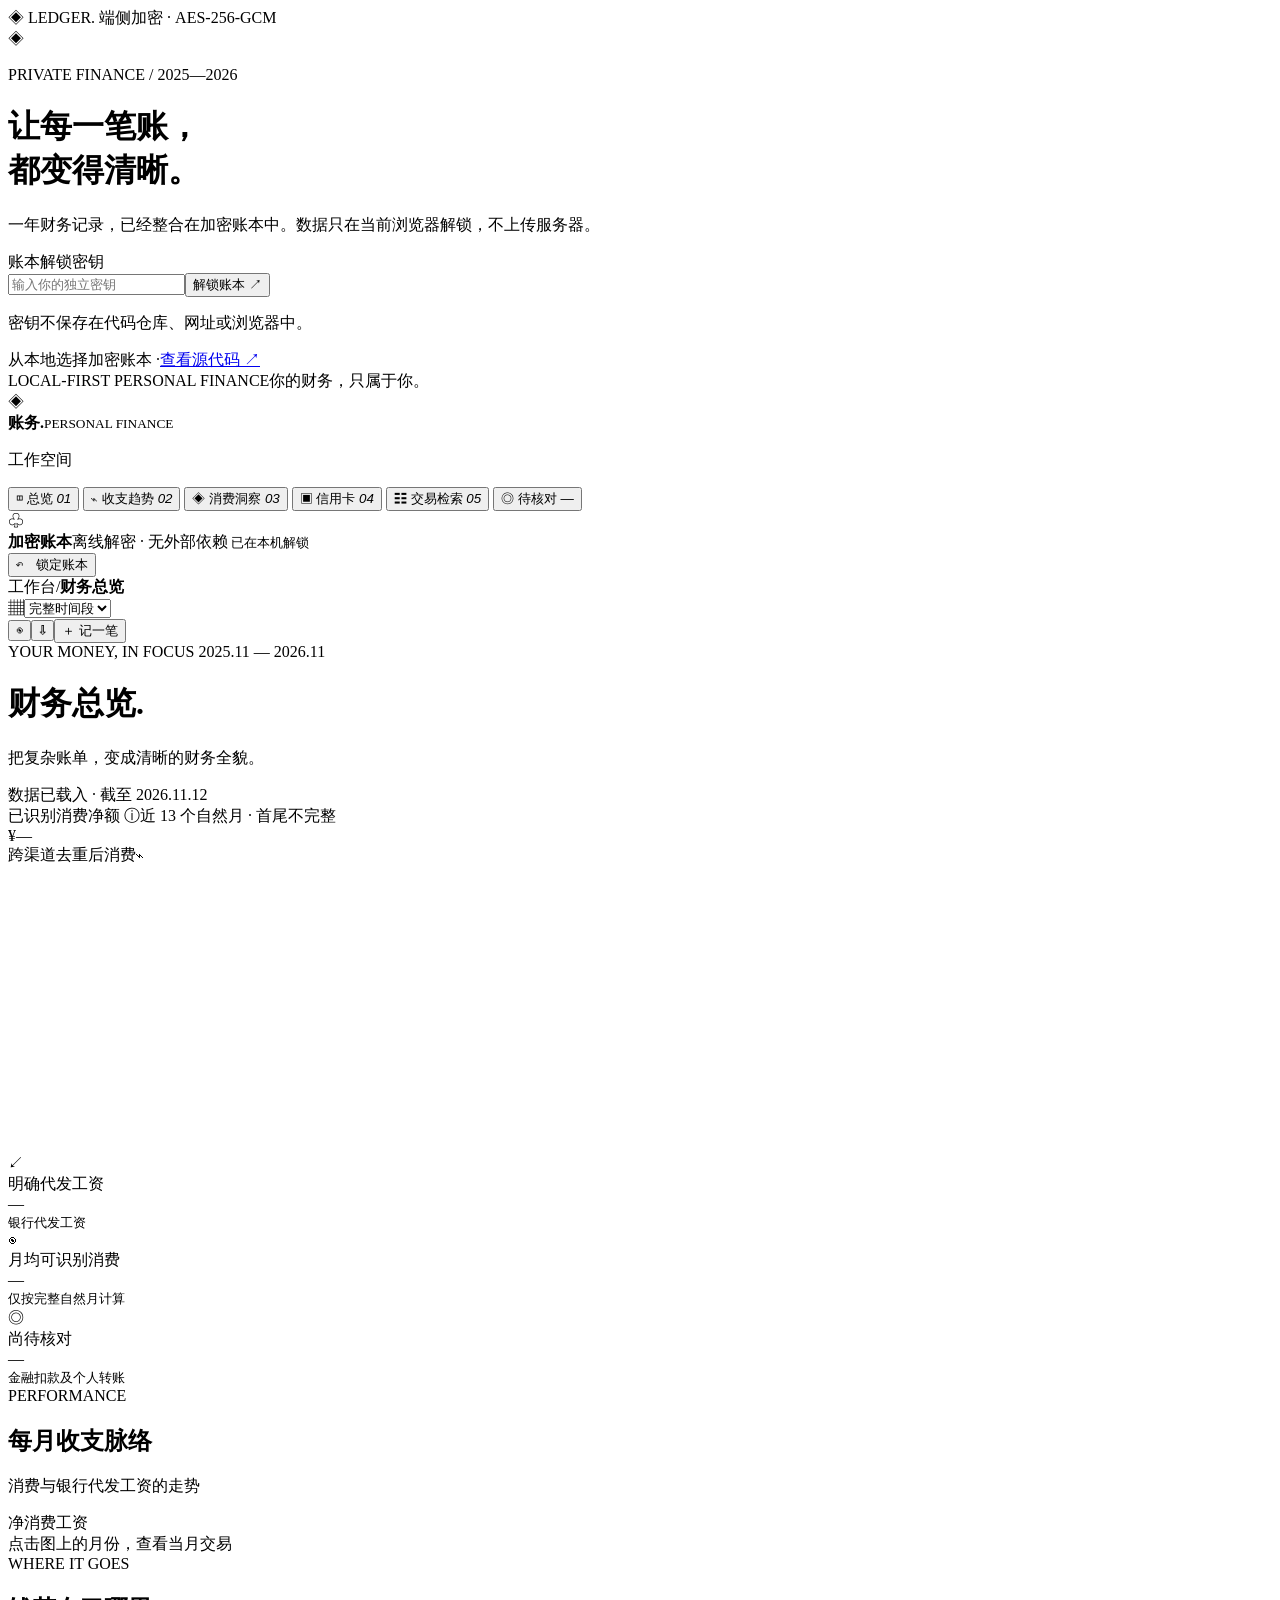
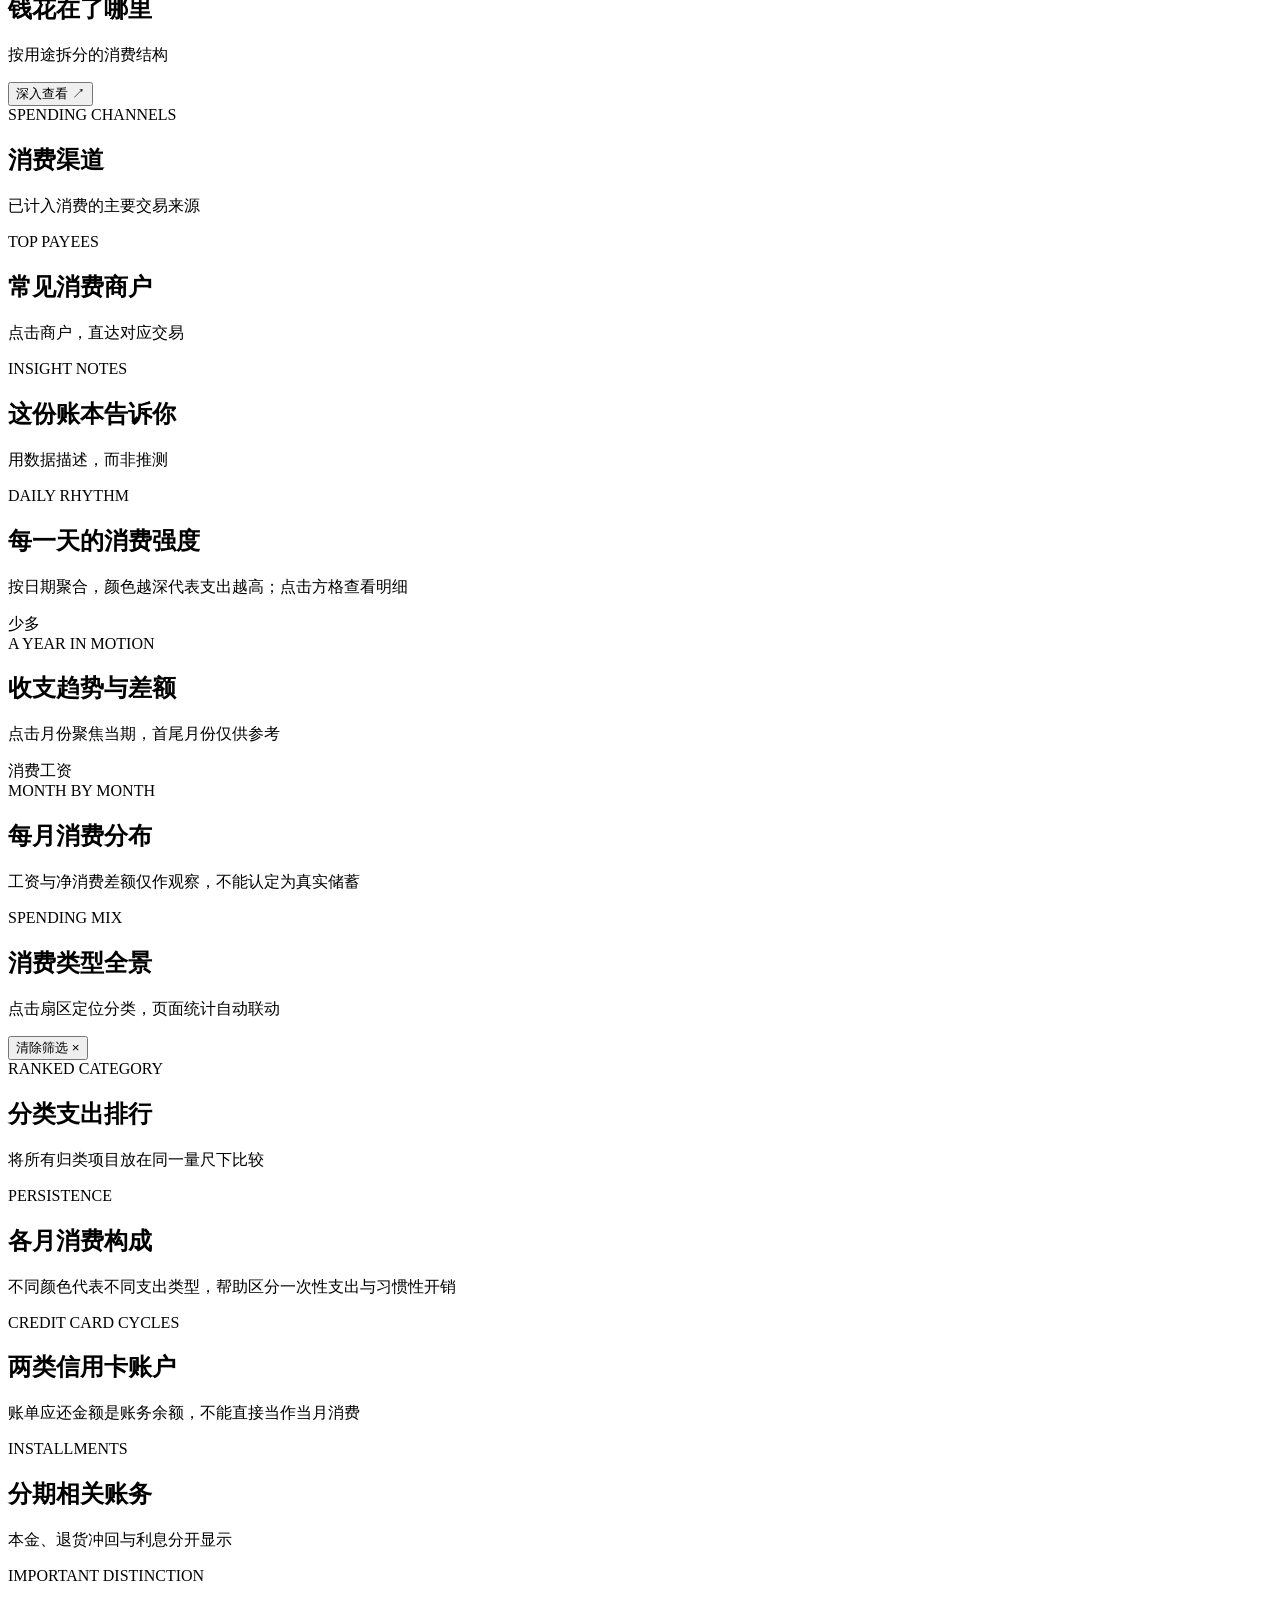
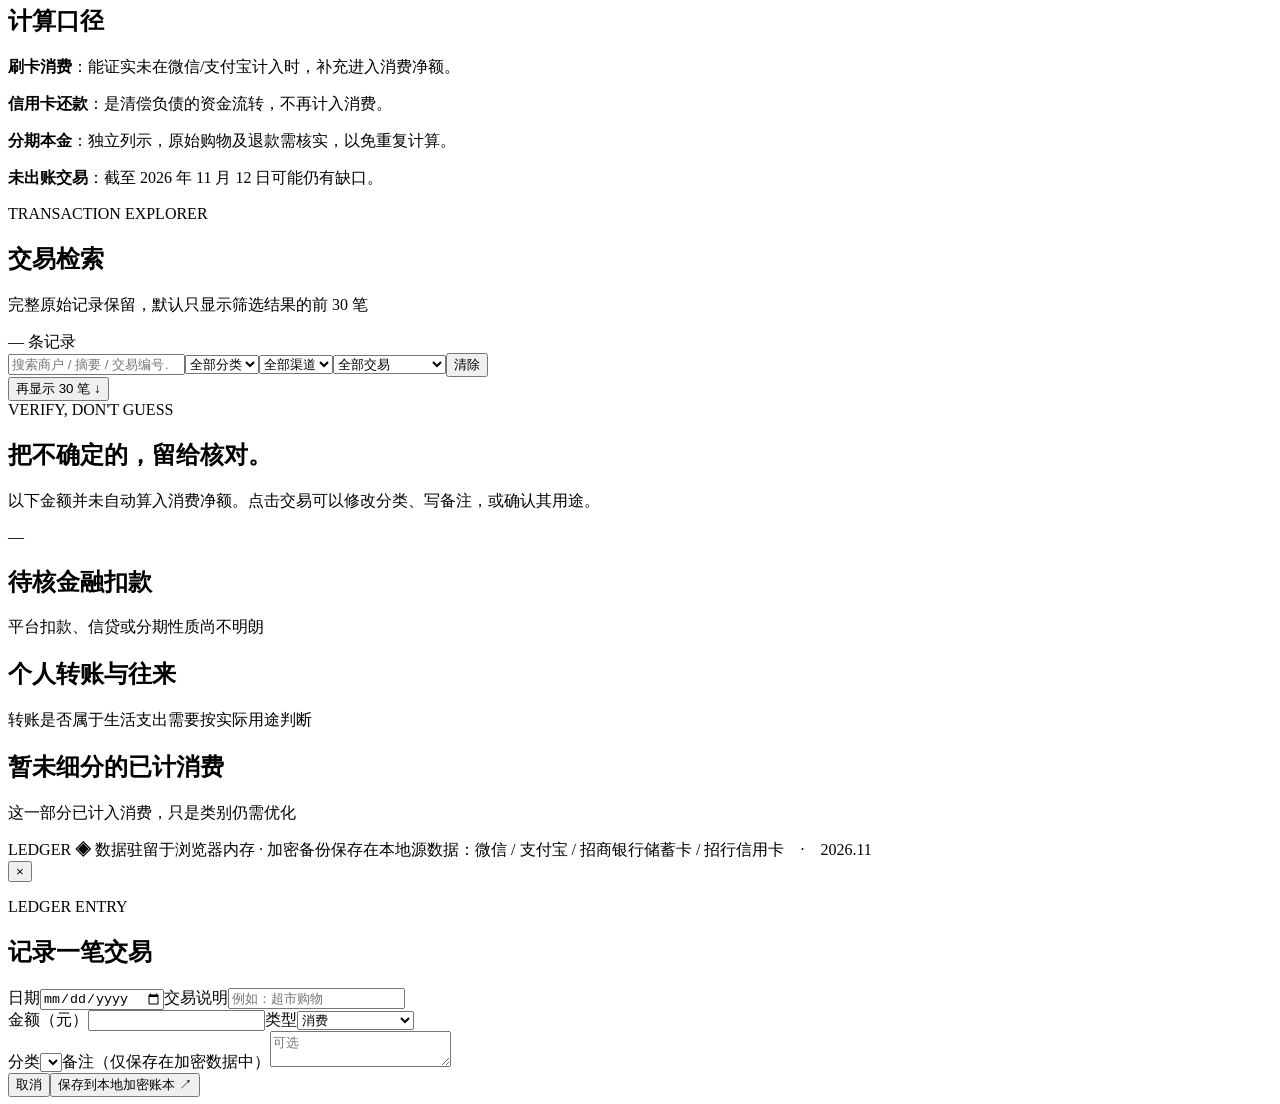
==== index.html @ 1d7b2b0c "Add encrypted finance dashboard: index.html" ====
<!doctype html>
<html lang="zh-CN">
<head>
  <meta charset="utf-8">
  <meta name="viewport" content="width=device-width,initial-scale=1,viewport-fit=cover">
  <meta name="theme-color" content="#0c111d">
  <meta name="description" content="仅在本地解密的个人财务分析与预算管理工作台">
  <title>账务 · 个人财务工作台</title>
  <link rel="icon" href="favicon.svg" type="image/svg+xml">
  <link rel="stylesheet" href="styles.css">
</head>
<body>
  <div id="toast" class="toast" role="status" aria-live="polite"></div>
  <div id="unlock-screen" class="unlock-screen">
    <div class="unlock-glow"></div>
    <div class="unlock-top"><span class="brand-mini"><span class="brand-mark">◈</span> LEDGER<span class="brand-dot">.</span></span><span class="encrypted"><i></i> 端侧加密 · AES-256-GCM</span></div>
    <div class="unlock-center">
      <div class="unlock-art" aria-hidden="true"><div class="orbit orbit-a"></div><div class="orbit orbit-b"></div><div class="orbit orbit-c"></div><div class="orbit-core">◈</div><div class="orbit-point p1"></div><div class="orbit-point p2"></div></div>
      <p class="eyebrow">PRIVATE FINANCE / 2025—2026</p>
      <h1>让每一笔账，<br><span>都变得清晰。</span></h1>
      <p class="unlock-desc">一年财务记录，已经整合在加密账本中。数据只在当前浏览器解锁，不上传服务器。</p>
      <form id="unlock-form" class="unlock-form"><label for="vault-pass">账本解锁密钥</label><div class="password-line"><input id="vault-pass" type="password" spellcheck="false" autocomplete="off" placeholder="输入你的独立密钥" required><button id="unlock-btn" type="submit">解锁账本 <span>↗</span></button></div></form>
      <p id="unlock-hint" class="hint">密钥不保存在代码仓库、网址或浏览器中。</p>
      <div class="unlock-tools"><label class="link-label">从本地选择加密账本 <input type="file" id="vault-file" accept=".vault,.json,application/json" hidden></label><span>·</span><a href="https://github.com/nekosense-i/zhangwu" target="_blank" rel="noopener">查看源代码 ↗</a></div>
    </div>
    <div class="unlock-bottom"><span>LOCAL-FIRST PERSONAL FINANCE</span><span>你的财务，只属于你。</span></div>
  </div>

  <div id="workspace" class="workspace hidden">
    <aside class="sidebar">
      <div class="side-brand"><span class="brand-logo">◈</span><div><b>账务<span class="brand-dot">.</span></b><small>PERSONAL FINANCE</small></div></div>
      <p class="nav-label">工作空间</p>
      <nav id="main-nav" aria-label="主要导航">
        <button data-view="overview" class="nav-link active"><span>◫</span> 总览 <em>01</em></button>
        <button data-view="trends" class="nav-link"><span>⌁</span> 收支趋势 <em>02</em></button>
        <button data-view="categories" class="nav-link"><span>◈</span> 消费洞察 <em>03</em></button>
        <button data-view="cards" class="nav-link"><span>▣</span> 信用卡 <em>04</em></button>
        <button data-view="transactions" class="nav-link"><span>☷</span> 交易检索 <em>05</em></button>
        <button data-view="audit" class="nav-link"><span>◎</span> 待核对 <em id="audit-count">—</em></button>
      </nav>
      <div class="side-bottom">
        <div class="side-vault"><div class="vault-symbol">♧</div><b>加密账本</b><span>离线解密 · 无外部依赖</span><small><span class="green-dot"></span> 已在本机解锁</small></div>
        <button id="lock-now" class="side-text-btn">↶　锁定账本</button>
      </div>
    </aside>

    <div class="main-wrap">
      <header class="topbar"><div class="breadcrumb"><span>工作台</span><span class="crumb-sep">/</span><b id="crumb-current">财务总览</b></div><div class="top-actions"><div class="period-picker"><span>▦</span><select id="period-select" aria-label="选择统计时间"><option value="all">完整时间段</option><option value="2025">2025 年</option><option value="2026">2026 年</option></select></div><button id="mask-values" class="icon-btn" title="隐藏 / 显示金额" aria-label="隐藏金额">◉</button><button id="backup-btn" class="icon-btn" title="下载加密备份" aria-label="下载备份">⇩</button><button id="new-transaction" class="primary-btn"><span>＋</span> 记一笔</button></div></header>
      <main class="content">
        <div class="section-head"><div><div class="eyebrow accent">YOUR MONEY, IN FOCUS <span class="accent-dash"></span> <span id="coverage-label">2025.11 — 2026.11</span></div><h1 id="page-title">财务总览<span class="title-end">.</span></h1><p id="page-subtitle">把复杂账单，变成清晰的财务全貌。</p></div><div class="data-chip"><span class="pulse-dot"></span><span id="data-chip-text">数据已载入 · 截至 2026.11.12</span></div></div>

        <section class="view" id="view-overview">
          <div class="hero-row"><div class="hero-card"><div class="hero-top"><span class="label-overline">已识别消费净额 <span class="info-dot" title="扣除已匹配重复交易和退款；不包括待核金融扣款、转账与分期本金">ⓘ</span></span><span class="hero-tag">近 13 个自然月 · 首尾不完整</span></div><div class="hero-value sensitive" id="total-expense">¥—</div><div class="hero-lower"><span id="expense-summary">跨渠道去重后消费</span><span class="hero-wave">⌁</span></div><svg class="hero-spark" id="hero-spark" viewBox="0 0 420 94" preserveAspectRatio="none" aria-hidden="true"></svg></div>
            <div class="mini-kpis"><div class="kpi-box"><div class="metric-icon green">↙</div><div><span class="metric-label">明确代发工资</span><div class="metric-number sensitive" id="total-salary">—</div><small id="salary-foot">银行代发工资</small></div></div><div class="kpi-box"><div class="metric-icon cyan">◉</div><div><span class="metric-label">月均可识别消费</span><div class="metric-number sensitive" id="avg-expense">—</div><small>仅按完整自然月计算</small></div></div><div class="kpi-box"><div class="metric-icon amber">◎</div><div><span class="metric-label">尚待核对</span><div class="metric-number sensitive" id="review-total">—</div><small>金融扣款及个人转账</small></div></div></div>
          </div>
          <div class="dual-chart"><div class="panel chart-main"><div class="panel-heading"><div><div class="overline">PERFORMANCE</div><h2>每月收支脉络</h2><p>消费与银行代发工资的走势</p></div><div class="chart-legend"><span><i class="legend-dot blue"></i>净消费</span><span><i class="legend-dot mint"></i>工资</span></div></div><div id="overview-line" class="chart-stage"></div><div id="hover-report" class="chart-caption">点击图上的月份，查看当月交易</div></div>
            <div class="panel category-panel"><div class="panel-heading"><div><div class="overline">WHERE IT GOES</div><h2>钱花在了哪里</h2><p>按用途拆分的消费结构</p></div><button class="text-action" data-go="categories">深入查看 ↗</button></div><div class="donut-area"><div id="category-donut" class="donut-chart"></div><div id="category-legend" class="donut-legend"></div></div></div></div>
          <div class="triple"><div class="panel"><div class="panel-heading"><div><div class="overline">SPENDING CHANNELS</div><h2>消费渠道</h2><p>已计入消费的主要交易来源</p></div></div><div id="channel-bars" class="bars-block"></div></div><div class="panel"><div class="panel-heading"><div><div class="overline">TOP PAYEES</div><h2>常见消费商户</h2><p>点击商户，直达对应交易</p></div></div><div id="merchant-bars" class="bars-block"></div></div><div class="panel insight-panel"><div class="panel-heading"><div><div class="overline">INSIGHT NOTES</div><h2>这份账本告诉你</h2><p>用数据描述，而非推测</p></div></div><div id="insight-notes" class="insight-list"></div></div></div>
          <div class="panel calendar-panel"><div class="panel-heading"><div><div class="overline">DAILY RHYTHM</div><h2>每一天的消费强度</h2><p>按日期聚合，颜色越深代表支出越高；点击方格查看明细</p></div><div class="calendar-key"><span>少</span><i class="heat h0"></i><i class="heat h1"></i><i class="heat h2"></i><i class="heat h3"></i><i class="heat h4"></i><span>多</span></div></div><div id="calendar-heatmap" class="heatmap-wrap"></div></div>
        </section>

        <section class="view hidden" id="view-trends"><div class="kpi-strip" id="trend-kpis"></div><div class="panel big-panel"><div class="panel-heading"><div><div class="overline">A YEAR IN MOTION</div><h2>收支趋势与差额</h2><p>点击月份聚焦当期，首尾月份仅供参考</p></div><div class="chart-legend"><span><i class="legend-dot blue"></i>消费</span><span><i class="legend-dot mint"></i>工资</span></div></div><div id="trends-chart" class="chart-stage tall"></div></div><div class="panel"><div class="panel-heading"><div><div class="overline">MONTH BY MONTH</div><h2>每月消费分布</h2><p>工资与净消费差额仅作观察，不能认定为真实储蓄</p></div></div><div id="monthly-ledger" class="monthly-cards"></div></div></section>

        <section class="view hidden" id="view-categories"><div class="split-summary"><div class="panel category-large"><div class="panel-heading"><div><div class="overline">SPENDING MIX</div><h2>消费类型全景</h2><p>点击扇区定位分类，页面统计自动联动</p></div><button id="clear-category" class="text-action">清除筛选 ×</button></div><div id="large-donut" class="donut-chart large"></div><div id="large-legend" class="category-pills"></div></div><div class="panel"><div class="panel-heading"><div><div class="overline">RANKED CATEGORY</div><h2>分类支出排行</h2><p>将所有归类项目放在同一量尺下比较</p></div></div><div id="category-ranking" class="ranking-list"></div></div></div><div class="panel"><div class="panel-heading"><div><div class="overline">PERSISTENCE</div><h2>各月消费构成</h2><p>不同颜色代表不同支出类型，帮助区分一次性支出与习惯性开销</p></div></div><div id="category-month-grid" class="composition-grid"></div></div></section>

        <section class="view hidden" id="view-cards"><div class="kpi-strip" id="card-kpis"></div><div class="panel"><div class="panel-heading"><div><div class="overline">CREDIT CARD CYCLES</div><h2>两类信用卡账户</h2><p>账单应还金额是账务余额，不能直接当作当月消费</p></div></div><div id="card-bills" class="statement-grid"></div></div><div class="split-summary"><div class="panel"><div class="panel-heading"><div><div class="overline">INSTALLMENTS</div><h2>分期相关账务</h2><p>本金、退货冲回与利息分开显示</p></div></div><div id="installments" class="compact-facts"></div></div><div class="panel"><div class="panel-heading"><div><div class="overline">IMPORTANT DISTINCTION</div><h2>计算口径</h2></div></div><div class="explain-list"><p><b>刷卡消费</b>：能证实未在微信/支付宝计入时，补充进入消费净额。</p><p><b>信用卡还款</b>：是清偿负债的资金流转，不再计入消费。</p><p><b>分期本金</b>：独立列示，原始购物及退款需核实，以免重复计算。</p><p><b>未出账交易</b>：截至 2026 年 11 月 12 日可能仍有缺口。</p></div></div></div></section>

        <section class="view hidden" id="view-transactions"><div class="panel"><div class="panel-heading"><div><div class="overline">TRANSACTION EXPLORER</div><h2>交易检索</h2><p>完整原始记录保留，默认只显示筛选结果的前 30 笔</p></div><span class="count-chip" id="tx-count">— 条记录</span></div><div class="filter-bar"><input id="tx-search" type="search" placeholder="搜索商户 / 摘要 / 交易编号…"><select id="tx-category"><option value="all">全部分类</option></select><select id="tx-source"><option value="all">全部渠道</option></select><select id="tx-type"><option value="all">全部交易</option><option value="consumption">已计消费</option><option value="salary">代发工资</option><option value="excluded">资金往来与其他</option></select><button id="tx-reset" class="subtle-btn">清除</button></div><div id="tx-active-filter" class="active-filter"></div><div id="tx-list" class="tx-list"></div><div class="load-row"><button id="tx-more" class="subtle-btn">再显示 30 笔 ↓</button></div></div></section>

        <section class="view hidden" id="view-audit"><div class="audit-intro"><div><span class="overline">VERIFY, DON'T GUESS</span><h2>把不确定的，留给核对。</h2><p>以下金额并未自动算入消费净额。点击交易可以修改分类、写备注，或确认其用途。</p></div><div class="audit-number sensitive" id="audit-value">—</div></div><div class="split-summary"><div class="panel"><div class="panel-heading"><div><h2>待核金融扣款</h2><p>平台扣款、信贷或分期性质尚不明朗</p></div></div><div id="financial-pending" class="audit-items"></div></div><div class="panel"><div class="panel-heading"><div><h2>个人转账与往来</h2><p>转账是否属于生活支出需要按实际用途判断</p></div></div><div id="personal-pending" class="audit-items"></div></div></div><div class="panel"><div class="panel-heading"><div><div><h2>暂未细分的已计消费</h2><p>这一部分已计入消费，只是类别仍需优化</p></div><span id="uncategorized-count" class="count-chip"></span></div><div id="unknown-list" class="audit-items"></div></div></section>

        <footer class="footer"><span>LEDGER <b>◈</b> 数据驻留于浏览器内存 · 加密备份保存在本地</span><span>源数据：微信 / 支付宝 / 招商银行储蓄卡 / 招行信用卡　·　2026.11</span></footer>
      </main>
    </div>
  </div>

  <div id="modal-scrim" class="modal-scrim hidden"><div class="modal" role="dialog" aria-modal="true" aria-labelledby="modal-title"><button id="modal-close" class="modal-close" aria-label="关闭">×</button><p class="overline" id="modal-overline">LEDGER ENTRY</p><h2 id="modal-title">记录一笔交易</h2><form id="entry-form"><input type="hidden" id="entry-id"><label>日期<input type="date" id="entry-date" required></label><label>交易说明<input type="text" id="entry-merchant" maxlength="120" placeholder="例如：超市购物" required></label><div class="two-input"><label>金额（元）<input type="number" id="entry-amount" min="0" step="0.01" required></label><label>类型<select id="entry-kind"><option value="expense">消费</option><option value="salary">工资收入</option><option value="other">资金往来/不计入</option></select></label></div><label>分类<select id="entry-category"></select></label><label>备注（仅保存在加密数据中）<textarea id="entry-note" rows="2" placeholder="可选"></textarea></label><div class="modal-actions"><button type="button" class="subtle-btn" id="entry-cancel">取消</button><button type="submit" class="primary-btn">保存到本地加密账本 ↗</button></div></form></div></div>
  <script src="app.js" defer></script>
</body>
</html>
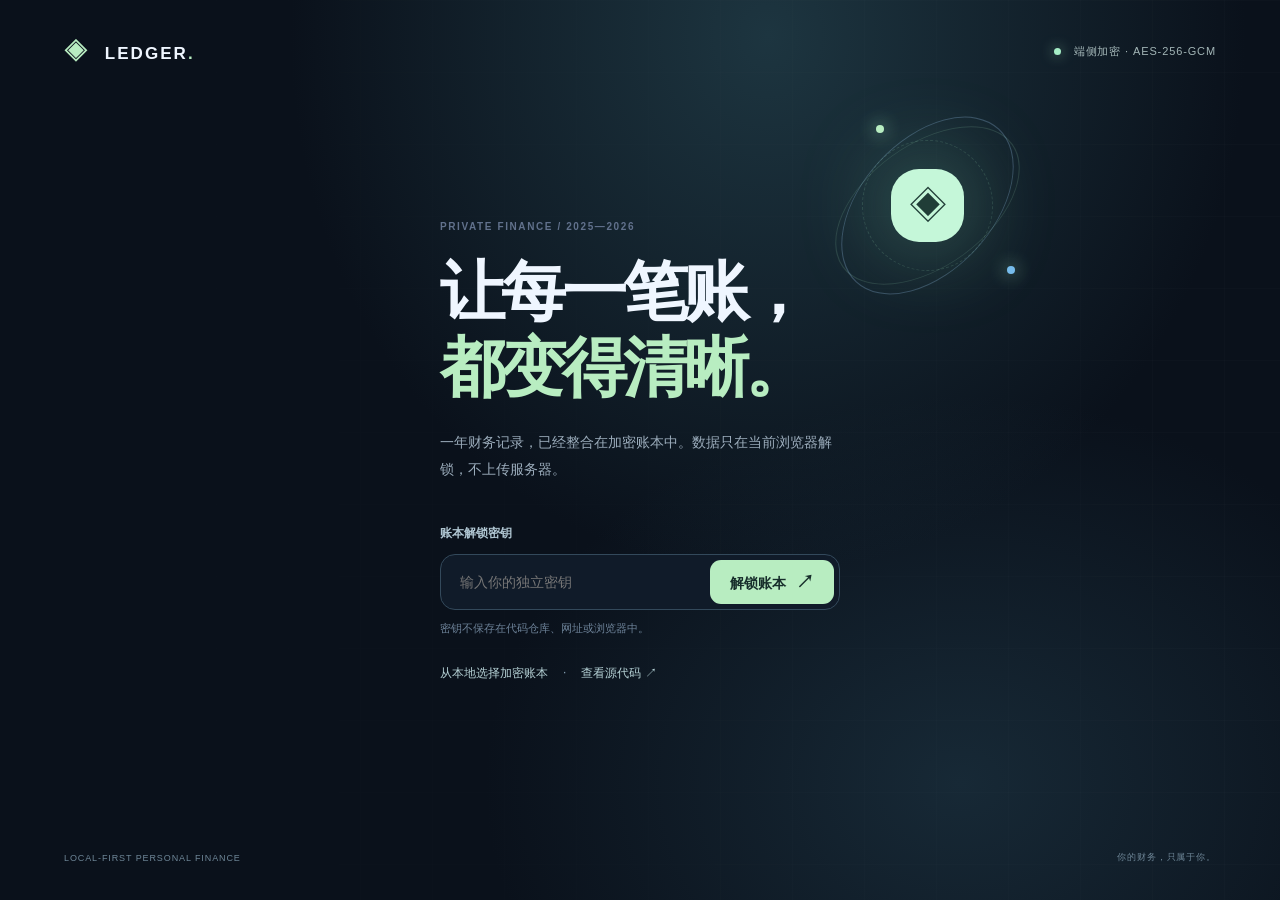
==== commit 964aaa52: "Clarify category net-vs-gross visualization" ====
--- a/index.html
+++ b/index.html
@@ -54,14 +54,14 @@
             <div class="mini-kpis"><div class="kpi-box"><div class="metric-icon green">↙</div><div><span class="metric-label">明确代发工资</span><div class="metric-number sensitive" id="total-salary">—</div><small id="salary-foot">银行代发工资</small></div></div><div class="kpi-box"><div class="metric-icon cyan">◉</div><div><span class="metric-label">月均可识别消费</span><div class="metric-number sensitive" id="avg-expense">—</div><small>仅按完整自然月计算</small></div></div><div class="kpi-box"><div class="metric-icon amber">◎</div><div><span class="metric-label">尚待核对</span><div class="metric-number sensitive" id="review-total">—</div><small>金融扣款及个人转账</small></div></div></div>
           </div>
           <div class="dual-chart"><div class="panel chart-main"><div class="panel-heading"><div><div class="overline">PERFORMANCE</div><h2>每月收支脉络</h2><p>消费与银行代发工资的走势</p></div><div class="chart-legend"><span><i class="legend-dot blue"></i>净消费</span><span><i class="legend-dot mint"></i>工资</span></div></div><div id="overview-line" class="chart-stage"></div><div id="hover-report" class="chart-caption">点击图上的月份，查看当月交易</div></div>
-            <div class="panel category-panel"><div class="panel-heading"><div><div class="overline">WHERE IT GOES</div><h2>钱花在了哪里</h2><p>按用途拆分的消费结构</p></div><button class="text-action" data-go="categories">深入查看 ↗</button></div><div class="donut-area"><div id="category-donut" class="donut-chart"></div><div id="category-legend" class="donut-legend"></div></div></div></div>
+            <div class="panel category-panel"><div class="panel-heading"><div><div class="overline">WHERE IT GOES</div><h2>钱花在了哪里</h2><p>正向消费的分类结构 · 退款另外冲减</p></div><button class="text-action" data-go="categories">深入查看 ↗</button></div><div class="donut-area"><div id="category-donut" class="donut-chart"></div><div id="category-legend" class="donut-legend"></div></div><p id="category-refunds-note" class="chart-caption"></p></div></div>
           <div class="triple"><div class="panel"><div class="panel-heading"><div><div class="overline">SPENDING CHANNELS</div><h2>消费渠道</h2><p>已计入消费的主要交易来源</p></div></div><div id="channel-bars" class="bars-block"></div></div><div class="panel"><div class="panel-heading"><div><div class="overline">TOP PAYEES</div><h2>常见消费商户</h2><p>点击商户，直达对应交易</p></div></div><div id="merchant-bars" class="bars-block"></div></div><div class="panel insight-panel"><div class="panel-heading"><div><div class="overline">INSIGHT NOTES</div><h2>这份账本告诉你</h2><p>用数据描述，而非推测</p></div></div><div id="insight-notes" class="insight-list"></div></div></div>
           <div class="panel calendar-panel"><div class="panel-heading"><div><div class="overline">DAILY RHYTHM</div><h2>每一天的消费强度</h2><p>按日期聚合，颜色越深代表支出越高；点击方格查看明细</p></div><div class="calendar-key"><span>少</span><i class="heat h0"></i><i class="heat h1"></i><i class="heat h2"></i><i class="heat h3"></i><i class="heat h4"></i><span>多</span></div></div><div id="calendar-heatmap" class="heatmap-wrap"></div></div>
         </section>
 
         <section class="view hidden" id="view-trends"><div class="kpi-strip" id="trend-kpis"></div><div class="panel big-panel"><div class="panel-heading"><div><div class="overline">A YEAR IN MOTION</div><h2>收支趋势与差额</h2><p>点击月份聚焦当期，首尾月份仅供参考</p></div><div class="chart-legend"><span><i class="legend-dot blue"></i>消费</span><span><i class="legend-dot mint"></i>工资</span></div></div><div id="trends-chart" class="chart-stage tall"></div></div><div class="panel"><div class="panel-heading"><div><div class="overline">MONTH BY MONTH</div><h2>每月消费分布</h2><p>工资与净消费差额仅作观察，不能认定为真实储蓄</p></div></div><div id="monthly-ledger" class="monthly-cards"></div></div></section>
 
-        <section class="view hidden" id="view-categories"><div class="split-summary"><div class="panel category-large"><div class="panel-heading"><div><div class="overline">SPENDING MIX</div><h2>消费类型全景</h2><p>点击扇区定位分类，页面统计自动联动</p></div><button id="clear-category" class="text-action">清除筛选 ×</button></div><div id="large-donut" class="donut-chart large"></div><div id="large-legend" class="category-pills"></div></div><div class="panel"><div class="panel-heading"><div><div class="overline">RANKED CATEGORY</div><h2>分类支出排行</h2><p>将所有归类项目放在同一量尺下比较</p></div></div><div id="category-ranking" class="ranking-list"></div></div></div><div class="panel"><div class="panel-heading"><div><div class="overline">PERSISTENCE</div><h2>各月消费构成</h2><p>不同颜色代表不同支出类型，帮助区分一次性支出与习惯性开销</p></div></div><div id="category-month-grid" class="composition-grid"></div></div></section>
+        <section class="view hidden" id="view-categories"><div class="split-summary"><div class="panel category-large"><div class="panel-heading"><div><div class="overline">SPENDING MIX</div><h2>消费类型全景</h2><p>占比以正向分类消费为分母；退款及冲减单列</p></div><button id="clear-category" class="text-action">清除筛选 ×</button></div><div id="large-donut" class="donut-chart large"></div><div id="large-legend" class="category-pills"></div><p id="large-refunds-note" class="chart-caption"></p></div><div class="panel"><div class="panel-heading"><div><div class="overline">RANKED CATEGORY</div><h2>分类支出排行</h2><p>将所有归类项目放在同一量尺下比较</p></div></div><div id="category-ranking" class="ranking-list"></div></div></div><div class="panel"><div class="panel-heading"><div><div class="overline">PERSISTENCE</div><h2>各月消费构成</h2><p>不同颜色代表不同支出类型，帮助区分一次性支出与习惯性开销</p></div></div><div id="category-month-grid" class="composition-grid"></div></div></section>
 
         <section class="view hidden" id="view-cards"><div class="kpi-strip" id="card-kpis"></div><div class="panel"><div class="panel-heading"><div><div class="overline">CREDIT CARD CYCLES</div><h2>两类信用卡账户</h2><p>账单应还金额是账务余额，不能直接当作当月消费</p></div></div><div id="card-bills" class="statement-grid"></div></div><div class="split-summary"><div class="panel"><div class="panel-heading"><div><div class="overline">INSTALLMENTS</div><h2>分期相关账务</h2><p>本金、退货冲回与利息分开显示</p></div></div><div id="installments" class="compact-facts"></div></div><div class="panel"><div class="panel-heading"><div><div class="overline">IMPORTANT DISTINCTION</div><h2>计算口径</h2></div></div><div class="explain-list"><p><b>刷卡消费</b>：能证实未在微信/支付宝计入时，补充进入消费净额。</p><p><b>信用卡还款</b>：是清偿负债的资金流转，不再计入消费。</p><p><b>分期本金</b>：独立列示，原始购物及退款需核实，以免重复计算。</p><p><b>未出账交易</b>：截至 2026 年 11 月 12 日可能仍有缺口。</p></div></div></div></section>
 
--- a/styles.css
+++ b/styles.css
@@ -0,0 +1,4 @@
+:root{--bg:#0b111c;--sidebar:#0d1421;--panel:#121d2c;--panel2:#162337;--stroke:#243247;--text:#eff6ff;--muted:#8191a8;--faint:#61718c;--mint:#b8edc1;--cyan:#76bbeb;--amber:#edc784;--purple:#bba7ef;--pink:#ef9ab1;--radius:19px;--shadow:0 12px 48px rgba(0,0,0,.11)}*{box-sizing:border-box}html{min-height:100%;scroll-behavior:smooth}body{margin:0;background:var(--bg);color:var(--text);font-family:Inter,-apple-system,BlinkMacSystemFont,'PingFang SC','Microsoft YaHei',sans-serif;font-size:14px;font-weight:400;-webkit-font-smoothing:antialiased}button,input,select,textarea{font:inherit}button{cursor:pointer}button:focus-visible,input:focus-visible,select:focus-visible,textarea:focus-visible{outline:2px solid var(--cyan);outline-offset:2px}button:disabled{opacity:.45;cursor:not-allowed}.hidden{display:none!important}.brand-dot,.title-end{color:var(--mint)}.muted{color:var(--muted)}.sensitive{font-variant-numeric:tabular-nums;letter-spacing:-.04em}body.masked .sensitive{filter:blur(9px);user-select:none}.toast{position:fixed;left:50%;bottom:28px;transform:translate(-50%,40px);z-index:100;background:#e6f4ec;color:#0a3026;border-radius:12px;padding:13px 23px;font-weight:650;box-shadow:0 15px 50px #0009;opacity:0;pointer-events:none;transition:opacity .2s,transform .2s}.toast.show{transform:translate(-50%,0);opacity:1}
+/* unlock */.unlock-screen{min-height:100dvh;position:relative;overflow:hidden;display:flex;flex-direction:column;background:radial-gradient(ellipse at 60% 4%,#1d3540 0%,transparent 44%),radial-gradient(ellipse at 75% 87%,#172936 0%,transparent 35%),#0a111b}.unlock-screen::before{content:"";position:absolute;inset:0;opacity:.22;pointer-events:none;background-image:linear-gradient(#fff1 1px,transparent 1px),linear-gradient(90deg,#fff1 1px,transparent 1px);background-size:72px 72px;mask-image:linear-gradient(90deg,transparent,black)}.unlock-top,.unlock-bottom{position:relative;z-index:2;display:flex;justify-content:space-between;align-items:center;padding:36px min(5vw,76px)}.brand-mini{font-size:17px;font-weight:800;letter-spacing:.12em}.brand-mark{display:inline-block;color:var(--mint);margin-right:9px;font-size:23px}.encrypted{font-size:11px;color:#a2b5b6;letter-spacing:.08em}.encrypted i,.green-dot,.pulse-dot{display:inline-block;width:7px;height:7px;border-radius:100%;background:#a5edc6;margin-right:9px;box-shadow:0 0 13px #a5edc6aa}.unlock-center{max-width:515px;margin:auto;position:relative;z-index:3;padding:60px 0 85px}.unlock-art{height:175px;width:175px;position:absolute;right:-175px;top:-33px}.orbit{position:absolute;border:1px solid #9bdab129;border-radius:50%;inset:0}.orbit-a{transform:rotate(-36deg) scale(1.2,.7)}.orbit-b{transform:rotate(43deg) scale(.75,1.2);border-color:#9bc5ef46}.orbit-c{inset:22px;transform:rotate(25deg);border-style:dashed}.orbit-core{position:absolute;inset:51px;border-radius:28px;background:#c5f7d9;color:#203d37;font-size:38px;display:grid;place-items:center;box-shadow:0 0 90px #91f0bd73}.orbit-point{position:absolute;width:8px;height:8px;border-radius:50%;background:var(--mint);box-shadow:0 0 17px #a9edc5}.orbit-point.p1{top:7px;left:36px}.orbit-point.p2{bottom:19px;right:0;background:var(--cyan)}.eyebrow,.overline,.label-overline{font-size:10px;letter-spacing:.16em;font-weight:700;color:var(--faint)}.unlock-center h1{margin:22px 0;font-size:clamp(40px,5.1vw,70px);letter-spacing:-.06em;font-weight:770;line-height:1.17}.unlock-center h1 span{color:var(--mint)}.unlock-desc{color:#9bacbb;max-width:400px;font-size:14px;line-height:1.95}.unlock-form{margin-top:42px}.unlock-form label{display:block;font-size:12px;color:#afc5d1;margin-bottom:12px;font-weight:600}.password-line{display:flex;border:1px solid #33495b;background:#101b29;border-radius:15px;padding:5px;gap:7px}.password-line:focus-within{border-color:var(--mint)}.password-line input{background:none;border:0;color:#f3fffb;min-width:0;flex:1;padding:14px}.password-line input:focus{outline:0}.password-line button{background:var(--mint);color:#172e2b;border:0;border-radius:11px;font-weight:700;padding:0 20px;white-space:nowrap}.password-line button span{font-size:18px;margin-left:6px}.hint{font-size:11px;color:#6d8298}.unlock-tools{display:flex;gap:15px;margin-top:29px;font-size:12px;color:#8aa6b9}.unlock-tools a,.link-label{color:#b5d1d5;text-decoration:none;cursor:pointer}.unlock-tools a:hover,.link-label:hover{text-decoration:underline}.unlock-bottom{color:#6e8697;font-size:9px;letter-spacing:.1em}
+/* shell */.workspace{display:flex;min-height:100vh}.sidebar{position:sticky;top:0;height:100dvh;flex:0 0 233px;background:var(--sidebar);border-right:1px solid #202d3e;display:flex;flex-direction:column;padding:28px 17px}.side-brand{display:flex;gap:10px;align-items:center;margin:6px 11px 51px}.brand-logo{height:38px;width:38px;background:#c1ebd0;border-radius:11px;color:#173e33;display:grid;place-items:center;font-size:27px}.side-brand b{font-size:23px;font-weight:790;letter-spacing:-.04em}.side-brand small{display:block;margin-top:0;font-size:8px;color:#71889d;letter-spacing:.14em}.nav-label{font-size:10px;color:#60778e;letter-spacing:.12em;padding-left:16px;margin:0 0 12px;text-transform:uppercase}.nav-link{border:0;background:none;color:#8ca1b6;width:100%;text-align:left;display:flex;align-items:center;gap:14px;padding:14px 14px;border-radius:10px;margin:3px 0;font-size:13px}.nav-link>span{font-size:20px;width:18px;line-height:1}.nav-link em{font-size:10px;font-style:normal;color:#5d7188;margin-left:auto}.nav-link:hover{background:#182536;color:#e6f7ee}.nav-link.active{background:#203342;color:#d5f6dd;font-weight:700;box-shadow:inset 2px 0 var(--mint)}.nav-link.active em{color:#8ab4aa}.side-bottom{margin-top:auto}.side-vault{padding:17px 14px 15px;border:1px solid #2b3949;border-radius:14px;background:linear-gradient(142deg,#1a3040,#152132)}.vault-symbol{font-size:27px;color:var(--mint)}.side-vault b,.side-vault span,.side-vault small{display:block}.side-vault b{font-size:14px;margin:10px 0 5px}.side-vault span{font-size:10px;color:#89a1b0}.side-vault small{margin-top:17px;color:#aedbc4}.side-vault .green-dot{display:inline-block;vertical-align:middle;width:6px;height:6px}.side-text-btn{border:0;background:none;color:#788ca1;padding:19px 13px;font-size:12px}.side-text-btn:hover{color:#eee}.main-wrap{min-width:0;flex:1}.topbar{height:74px;border-bottom:1px solid #213043;padding:0 clamp(19px,3.2vw,49px);display:flex;align-items:center;justify-content:space-between;gap:15px;background:#101927ba;position:sticky;top:0;z-index:12;backdrop-filter:blur(14px)}.breadcrumb{display:flex;align-items:center;gap:10px;color:#71859a;font-size:12px}.breadcrumb b{color:#dce6f2;font-weight:650}.crumb-sep{color:#405269}.top-actions{display:flex;gap:10px;align-items:center}.period-picker{display:flex;gap:5px;align-items:center;border:1px solid #344257;border-radius:10px;padding:9px 11px;color:#a4b2c1;font-size:11px}.period-picker select{border:0;outline:0;background:none;color:#dfe9f2;max-width:124px;font-size:11px}.period-picker option,.filter-bar option,.modal option{background:#132235}.icon-btn{height:36px;min-width:37px;border:1px solid #334257;border-radius:10px;color:#9db1c4;background:#172334;font-size:17px}.icon-btn:hover,.subtle-btn:hover{background:#213448}.primary-btn{border:0;background:#bceacc;border-radius:9px;padding:11px 17px;color:#173d31;font-weight:780;letter-spacing:-.02em}.primary-btn:hover{background:#d3ffe1}.primary-btn>span{font-size:18px;margin-right:4px}.content{max-width:1660px;padding:39px clamp(19px,3.2vw,49px) 22px;margin:auto}.section-head{display:flex;justify-content:space-between;align-items:flex-end;margin-bottom:29px;gap:15px}.eyebrow.accent{color:var(--mint)}.accent-dash{display:inline-block;background:#638678;width:23px;height:1px;vertical-align:middle;margin:0 10px}.section-head h1{font-size:clamp(28px,2.7vw,42px);font-weight:760;line-height:1.2;letter-spacing:-.055em;margin:12px 0 9px}.section-head p{margin:0;font-size:12px;color:var(--muted)}.data-chip{display:inline-flex;align-items:center;color:#a3b5bd;background:#182b30;border:1px solid #2c4b47;border-radius:30px;padding:9px 13px;font-size:10px;white-space:nowrap}.pulse-dot{width:6px;height:6px;box-shadow:none}.hero-row{display:grid;grid-template-columns:minmax(0,1.42fr) minmax(230px,.66fr);gap:17px;margin-bottom:18px}.hero-card{position:relative;overflow:hidden;min-height:265px;padding:30px 34px;border-radius:19px;background:linear-gradient(119deg,#bce9c9,#94d2c1 67%,#8ec5c5);color:#153e39}.hero-card:after{content:"";position:absolute;right:-16px;top:-80px;width:310px;height:310px;border-radius:50%;border:1px solid #0f615022;box-shadow:0 0 0 44px #ffffff0a,0 0 0 88px #2057490a}.hero-top{display:flex;align-items:center;justify-content:space-between;gap:12px;position:relative;z-index:1}.hero-top .label-overline{color:#3b6860}.hero-tag{font-size:10px;color:#41756d;background:#effff05c;border:1px solid #ffffff4a;padding:7px 10px;border-radius:8px}.hero-value{position:relative;z-index:1;font-size:clamp(36px,4.7vw,63px);font-weight:800;letter-spacing:-.07em;margin-top:29px;white-space:nowrap}.hero-lower{position:relative;z-index:1;display:flex;justify-content:space-between;align-items:center;font-size:12px;color:#42756a;margin-top:11px}.hero-wave{font-size:30px;color:#204e4e}.hero-spark{position:absolute;bottom:-2px;left:0;right:0;width:100%;height:93px;opacity:.37}.mini-kpis{display:grid;grid-template-rows:repeat(3,1fr);gap:9px}.kpi-box{border:1px solid var(--stroke);background:var(--panel);border-radius:14px;padding:14px 19px;display:flex;align-items:center;gap:15px}.metric-icon{display:grid;place-items:center;width:41px;height:41px;border-radius:12px;font-size:21px;flex:none}.metric-icon.green{background:#27453e;color:#b1e5ca}.metric-icon.cyan{background:#223e54;color:#89c7ec}.metric-icon.amber{background:#493c32;color:#edca8f}.metric-label{display:block;font-size:11px;color:#95a7ba}.metric-number{font-size:25px;font-weight:720;letter-spacing:-.045em;margin:4px 0}.kpi-box small{font-size:10px;color:#6c8298}.dual-chart{display:grid;grid-template-columns:minmax(0,1.35fr) minmax(320px,.8fr);gap:17px;margin:17px 0}.panel{background:var(--panel);border:1px solid var(--stroke);border-radius:var(--radius);padding:26px 25px;min-width:0;overflow:hidden}.panel-heading{display:flex;justify-content:space-between;gap:12px;align-items:flex-start;margin-bottom:23px}.panel-heading h2{margin:7px 0 7px;letter-spacing:-.035em;font-size:17px;font-weight:720}.panel-heading p{color:#788da3;margin:0;font-size:11px;line-height:1.6}.overline{font-size:9px;letter-spacing:.13em;color:#6b849b}.chart-legend{display:flex;align-items:center;gap:14px;color:#99b0c1;font-size:10px;white-space:nowrap}.chart-legend span{display:inline-flex;align-items:center;gap:7px}.legend-dot{display:inline-block;width:8px;height:8px;border-radius:50%}.legend-dot.blue{background:var(--cyan)}.legend-dot.mint{background:var(--mint)}.chart-stage{height:265px;position:relative}.chart-stage.tall{height:370px}.chart-stage svg{display:block;width:100%;height:100%;overflow:visible}.svg-tick{fill:#70869e;font-size:10px}.svg-grid{stroke:#29384a;stroke-width:.8;stroke-dasharray:3 5}.svg-hit{cursor:pointer}.svg-hit:hover{stroke:#fff}.chart-caption{min-height:15px;color:#738ca2;font-size:10px;margin-top:4px}.text-action{background:none;border:0;padding:3px;color:#9ed9ce;font-size:11px;white-space:nowrap}.text-action:hover{text-decoration:underline}.donut-area{display:flex;align-items:center;gap:22px;margin-top:15px}.donut-chart{width:210px;max-width:52%;flex:none;position:relative}.donut-chart svg{width:100%;height:auto;overflow:visible}.donut-chart.large{width:280px;max-width:100%;margin:10px auto 0}.donut-chart .slice{cursor:pointer;transition:opacity .2s}.donut-chart .slice:hover{opacity:.75}.donut-legend{display:flex;flex-direction:column;gap:13px;flex:1;min-width:0}.legend-row{display:flex;align-items:center;gap:8px;min-width:0;font-size:11px;cursor:pointer}.legend-row:hover .legend-name{color:#fff}.legend-chip{height:8px;width:8px;border-radius:3px;flex:none}.legend-name{color:#9fb1c2;min-width:0;flex:1;overflow:hidden;text-overflow:ellipsis;white-space:nowrap}.legend-value{color:#dfe9f5;font-size:11px}.donut-center{fill:#f5f9fc;font-size:19px;font-weight:760}.donut-small{fill:#8197ab;font-size:9px}.triple{display:grid;grid-template-columns:repeat(3,minmax(0,1fr));gap:17px;margin:0 0 17px}.bars-block{display:flex;flex-direction:column;gap:20px;margin-top:26px}.bar-line{cursor:pointer}.bar-top{display:flex;justify-content:space-between;gap:15px;margin-bottom:9px;font-size:11px;color:#b8c9d9}.bar-top span:first-child{overflow:hidden;text-overflow:ellipsis;white-space:nowrap;max-width:72%}.bar-top b{font-size:11px;color:#dceaf6;font-weight:650}.bar-rail{height:6px;border-radius:5px;background:#263546;overflow:hidden}.bar-progress{height:100%;border-radius:5px;background:var(--cyan);width:0;transition:width .5s}.insight-list{display:flex;flex-direction:column;gap:14px}.insight-item{display:flex;gap:12px;align-items:flex-start;border-top:1px solid #27374b;padding-top:14px}.insight-item:first-child{border-top:0;padding-top:0}.insight-number{font-size:10px;color:var(--mint);font-weight:800;line-height:24px}.insight-item p{margin:0;color:#b1c5d5;font-size:11px;line-height:1.85}.insight-item b{color:#eaf8ef}.calendar-panel{margin:0 0 17px}.calendar-key{display:flex;gap:5px;color:#8fa2b6;font-size:10px;align-items:center}.heat{display:block;width:12px;height:12px;border-radius:3px;background:#253449}.heat.h1{background:#30586c}.heat.h2{background:#377b8c}.heat.h3{background:#58b0b0}.heat.h4{background:#bcebc6}.heatmap-wrap{overflow-x:auto;padding:10px 0 3px}.heatmap{display:grid;grid-auto-flow:column;grid-auto-columns:12px;grid-template-rows:repeat(7,12px);gap:5px;min-width:max-content;align-items:start}.day-cell{height:12px;width:12px;border-radius:3px;border:0;background:#253449;padding:0;transition:transform .12s}.day-cell:hover{outline:1px solid #f5f5f5;transform:scale(1.2)}.day-cell.empty{opacity:.25}.heatmap-labels{display:flex;gap:18px;color:#67809b;font-size:9px;margin-bottom:7px}.footer{display:flex;justify-content:space-between;gap:15px;color:#5c7287;font-size:9px;line-height:2;padding:24px 0 0}.footer b{color:#b8edc1}.view{animation:fade .3s ease}@keyframes fade{from{opacity:.3;transform:translateY(5px)}to{opacity:1;transform:none}}.kpi-strip{display:grid;grid-template-columns:repeat(4,minmax(0,1fr));gap:15px;margin-bottom:17px}.small-stat{padding:23px;background:var(--panel);border:1px solid var(--stroke);border-radius:16px}.small-stat span{display:block;color:#879bb1;font-size:11px}.small-stat b{display:block;margin-top:10px;font-size:clamp(18px,2vw,29px);letter-spacing:-.04em}.small-stat small{display:block;margin-top:7px;color:#72889c;font-size:10px}.big-panel{margin-bottom:17px}.monthly-cards{display:grid;grid-template-columns:repeat(auto-fill,minmax(176px,1fr));gap:11px}.monthly-card{background:#182639;border:1px solid #2e4053;border-radius:12px;padding:16px;text-align:left;cursor:pointer;color:#eef5fa}.monthly-card:hover{border-color:var(--mint)}.monthly-card b{display:block;font-size:12px}.monthly-card .m-expense{font-size:21px;font-weight:780;margin:18px 0 6px}.monthly-card small{font-size:10px;color:#88a0b3}.monthly-compare{height:5px;background:#354555;border-radius:5px;margin-top:17px;overflow:hidden}.monthly-compare i{height:100%;display:block;background:#8ec8ed;border-radius:5px}.split-summary{display:grid;grid-template-columns:1fr 1fr;gap:17px;margin-bottom:17px}.ranking-list{display:flex;flex-direction:column;gap:13px;max-height:610px;overflow:auto}.rank-row{display:grid;grid-template-columns:24px minmax(0,1fr) 100px;gap:9px;align-items:center;cursor:pointer;padding:8px 0;border-bottom:1px solid #243448}.rank-row .n{color:#56718e;font-size:11px}.rank-row .rank-info b{font-size:12px;font-weight:550}.rank-row .rank-info small{display:block;margin-top:5px;color:#6d8194}.rank-track{height:4px;background:#2a3a4f;margin-top:8px;border-radius:4px}.rank-track i{display:block;height:100%;background:#a1dad0;border-radius:4px}.rank-total{text-align:right;color:#e4eff8;font-size:12px}.category-pills{display:flex;gap:8px;flex-wrap:wrap;margin-top:15px}.cat-pill{border:1px solid #344456;border-radius:30px;background:#1e2c3c;color:#becdd8;padding:8px 10px;font-size:11px}.cat-pill.selected{border-color:#a6e4c3;color:#bcecc7}.cat-pill .chip-color{display:inline-block;width:7px;height:7px;border-radius:50%;margin-right:5px}.composition-grid{overflow:auto}.composition-month{display:flex;align-items:center;gap:12px;margin:14px 0}.composition-month label{flex:0 0 64px;color:#9bb0c2;font-size:11px}.composition-month .stacked{flex:1;display:flex;height:17px;overflow:hidden;border-radius:6px;background:#26364b}.composition-month i{height:100%;cursor:pointer;transition:filter .12s}.composition-month i:hover{filter:brightness(1.3)}.composition-month .total{flex:0 0 70px;text-align:right;color:#d5e1ef;font-size:11px}.statement-grid{display:grid;grid-template-columns:repeat(12,minmax(45px,1fr));gap:8px}.statement-month{min-width:0;background:#18283b;border:1px solid #2b4055;border-radius:9px;padding:15px 9px}.statement-month b{display:block;color:#a4c1d1;font-size:10px;margin-bottom:10px}.statement-month .statement-bar{height:64px;display:flex;align-items:flex-end;gap:3px}.statement-month .statement-bar i{display:block;width:45%;min-height:2px;border-radius:4px 4px 1px 1px;background:#91cbee}.statement-month .statement-bar i:nth-child(2){background:#bce9c6}.statement-month small{display:block;color:#7d96ab;margin-top:9px;font-size:9px;line-height:1.4}.compact-facts{display:flex;flex-direction:column}.fact-row{display:flex;justify-content:space-between;align-items:center;padding:15px 0;border-bottom:1px solid #273a4d;font-size:12px}.fact-row b{font-size:16px}.explain-list p{font-size:12px;color:#9db0c1;line-height:1.8;margin:13px 0}.explain-list b{color:#dcecf4}.count-chip{font-size:10px;color:#9cbdc9;border:1px solid #34465a;border-radius:20px;padding:7px 10px;white-space:nowrap}.filter-bar{display:flex;gap:9px;flex-wrap:wrap;margin-bottom:15px}.filter-bar input,.filter-bar select,.modal input,.modal select,.modal textarea{background:#1a293b;border:1px solid #34485a;border-radius:9px;color:#e1ebf4;padding:12px 13px;min-width:0}.filter-bar input{flex:2;min-width:175px}.filter-bar select{flex:1;min-width:126px}.subtle-btn{border:1px solid #35495b;background:#1a293b;border-radius:10px;color:#acc1d1;padding:11px 14px;white-space:nowrap}.active-filter{font-size:11px;color:var(--mint);margin:0 0 10px}.tx-list{display:flex;flex-direction:column}.tx-item{display:flex;align-items:center;gap:14px;padding:15px 0;border-bottom:1px solid #27374a;cursor:pointer}.tx-item:hover{background:#18283b}.tx-icon{width:40px;height:40px;display:grid;place-items:center;flex:none;background:#24384b;border-radius:12px;color:#bce8c9;font-size:19px}.tx-item .tx-meta{flex:1;min-width:0}.tx-item .tx-name{font-size:12px;overflow:hidden;text-overflow:ellipsis;white-space:nowrap;color:#dce9f5}.tx-item .tx-sub{font-size:10px;color:#788da1;margin-top:7px;white-space:nowrap;overflow:hidden;text-overflow:ellipsis}.tx-item .tx-price{font-size:14px;color:#dbe5ed;font-weight:650;white-space:nowrap}.tx-item .tx-price.in{color:#a5e5c1}.load-row{text-align:center;padding-top:18px}.audit-intro{display:flex;justify-content:space-between;align-items:center;gap:16px;padding:25px 30px;background:linear-gradient(115deg,#2b292e,#27343d);border:1px solid #514348;border-radius:16px;margin-bottom:17px}.audit-intro h2{margin:9px 0;font-size:23px;letter-spacing:-.04em}.audit-intro p{font-size:11px;color:#afafb5;line-height:1.7}.audit-number{font-size:36px;color:#e5c99e;font-weight:750;white-space:nowrap}.audit-items{display:flex;flex-direction:column;gap:0}.audit-row{display:flex;justify-content:space-between;gap:15px;padding:13px 0;border-bottom:1px solid #28394b;cursor:pointer}.audit-row:hover{background:#1b2b3d}.audit-row b{display:block;font-weight:550;font-size:11px;color:#ccdbe7}.audit-row small{display:block;font-size:10px;color:#7790a4;margin-top:6px}.audit-row strong{color:#decba4;font-size:12px;white-space:nowrap}.modal-scrim{position:fixed;inset:0;z-index:99;background:#03070cc9;display:flex;justify-content:center;align-items:center;padding:16px;backdrop-filter:blur(7px)}.modal{width:min(520px,100%);max-height:95dvh;overflow:auto;background:#172436;border:1px solid #405164;border-radius:19px;padding:29px;box-shadow:0 32px 100px #0008;position:relative}.modal h2{font-size:24px;margin:10px 0 22px;letter-spacing:-.04em}.modal-close{position:absolute;right:22px;top:17px;background:none;border:0;color:#a4b6c3;font-size:27px}.modal form{display:flex;flex-direction:column;gap:14px}.modal label{display:flex;flex-direction:column;gap:7px;color:#9cb1c2;font-size:11px}.modal input,.modal select,.modal textarea{width:100%}.two-input{display:grid;grid-template-columns:1fr 1fr;gap:12px}.modal-actions{display:flex;justify-content:flex-end;gap:10px;margin-top:10px}.modal .details-block{color:#9fb2c6;line-height:1.8;margin-bottom:16px}.modal .details-block b{color:#e1f1f4}.modal .details-block pre{white-space:pre-wrap;font-size:11px}.modal .details-block p{margin:8px 0}.modal .category-edit{display:flex;gap:8px;margin:15px 0}.modal .category-edit select{flex:1}
+@media(max-width:1280px){.dual-chart{grid-template-columns:1fr}.category-panel .donut-area{justify-content:center}.triple{grid-template-columns:repeat(2,minmax(0,1fr))}.triple>div:last-child{grid-column:span 2}.statement-grid{grid-template-columns:repeat(6,minmax(50px,1fr))}}@media(max-width:980px){.sidebar{flex-basis:77px;padding:22px 10px}.side-brand{margin:5px 6px 42px}.side-brand>div,.sidebar .nav-label,.nav-link em,.side-vault,.side-text-btn{display:none!important}.side-brand .brand-logo{width:38px;height:38px}.nav-link{justify-content:center;padding:15px 5px;font-size:0}.nav-link span{font-size:21px}.content{padding:28px 20px}.hero-row{grid-template-columns:1fr}.mini-kpis{grid-template-columns:repeat(3,1fr);grid-template-rows:1fr}.kpi-box{padding:17px 10px}.kpi-box .metric-icon{display:none}.kpi-box .metric-number{font-size:21px}}@media(max-width:660px){.workspace{display:block;padding-bottom:63px}.sidebar{height:63px;position:fixed;top:auto;bottom:0;left:0;right:0;width:100%;border-right:0;border-top:1px solid #384b61;flex-direction:row;z-index:30;align-items:center;padding:4px 6px;background:#111c2b}.sidebar .side-brand,.sidebar .side-bottom,.sidebar .nav-label{display:none!important}.sidebar nav{display:flex;width:100%;justify-content:space-around}.sidebar nav .nav-link{padding:12px 3px;margin:0;flex:1;border-radius:9px}.sidebar nav .nav-link span{font-size:19px}.sidebar nav .nav-link.active{box-shadow:inset 0 -2px var(--mint)}.topbar{padding:0 14px;height:60px}.breadcrumb{font-size:11px}.top-actions{gap:6px}.period-picker{padding:8px 5px}.period-picker select{max-width:88px}.icon-btn{min-width:30px;height:34px}.top-actions .primary-btn{padding:9px 11px;font-size:11px}.content{padding:25px 15px 5px}.data-chip{display:none}.section-head{margin-bottom:20px}.section-head h1{font-size:31px}.hero-card{min-height:239px;padding:25px}.hero-value{font-size:45px}.hero-top .hero-tag{display:none}.mini-kpis{gap:7px}.kpi-box{padding:13px 9px;min-height:103px}.metric-number{font-size:17px!important}.metric-label{font-size:10px}.kpi-box small{font-size:9px}.triple,.split-summary{grid-template-columns:1fr}.triple>div:last-child{grid-column:auto}.panel{padding:20px 17px}.panel-heading{margin-bottom:18px}.donut-area{gap:16px}.donut-chart{width:165px}.chart-legend{gap:7px;font-size:9px}.chart-stage{height:230px}.kpi-strip{grid-template-columns:repeat(2,minmax(0,1fr))}.statement-grid{grid-template-columns:repeat(4,minmax(56px,1fr))}.unlock-center{padding:45px 24px;max-width:100%}.unlock-art{position:relative;right:auto;top:auto;margin:5px auto 42px;transform:scale(.9)}.unlock-top,.unlock-bottom{padding:23px 22px}.unlock-center h1{font-size:43px}.encrypted{font-size:9px}.unlock-bottom{font-size:8px}.password-line input{width:60%}.password-line button{padding:0 11px}.audit-intro{padding:20px 19px}.audit-number{font-size:22px}.footer{display:block;font-size:9px}.footer span{display:block}.two-input{grid-template-columns:1fr}.modal{padding:22px}}
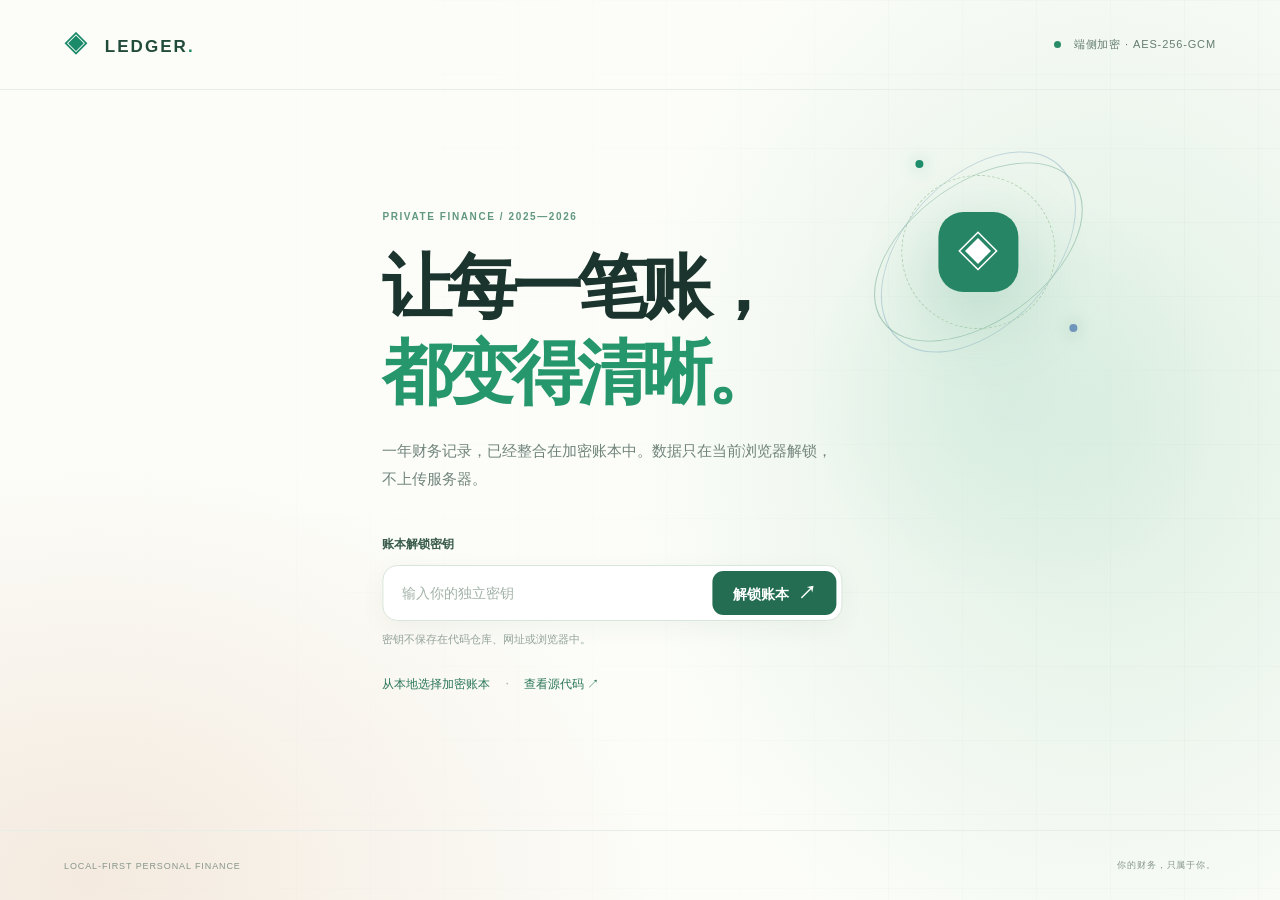
==== commit b4d28218: "Redesign Ledger with light, responsive editorial interface" ====
--- a/index.html
+++ b/index.html
@@ -3,11 +3,12 @@
 <head>
   <meta charset="utf-8">
   <meta name="viewport" content="width=device-width,initial-scale=1,viewport-fit=cover">
-  <meta name="theme-color" content="#0c111d">
+  <meta name="theme-color" content="#f7f9f6">
   <meta name="description" content="仅在本地解密的个人财务分析与预算管理工作台">
   <title>账务 · 个人财务工作台</title>
   <link rel="icon" href="favicon.svg" type="image/svg+xml">
   <link rel="stylesheet" href="styles.css">
+  <link rel="stylesheet" href="light-theme.css">
 </head>
 <body>
   <div id="toast" class="toast" role="status" aria-live="polite"></div>
@@ -47,16 +48,16 @@
     <div class="main-wrap">
       <header class="topbar"><div class="breadcrumb"><span>工作台</span><span class="crumb-sep">/</span><b id="crumb-current">财务总览</b></div><div class="top-actions"><div class="period-picker"><span>▦</span><select id="period-select" aria-label="选择统计时间"><option value="all">完整时间段</option><option value="2025">2025 年</option><option value="2026">2026 年</option></select></div><button id="mask-values" class="icon-btn" title="隐藏 / 显示金额" aria-label="隐藏金额">◉</button><button id="backup-btn" class="icon-btn" title="下载加密备份" aria-label="下载备份">⇩</button><button id="new-transaction" class="primary-btn"><span>＋</span> 记一笔</button></div></header>
       <main class="content">
-        <div class="section-head"><div><div class="eyebrow accent">YOUR MONEY, IN FOCUS <span class="accent-dash"></span> <span id="coverage-label">2025.11 — 2026.11</span></div><h1 id="page-title">财务总览<span class="title-end">.</span></h1><p id="page-subtitle">把复杂账单，变成清晰的财务全貌。</p></div><div class="data-chip"><span class="pulse-dot"></span><span id="data-chip-text">数据已载入 · 截至 2026.11.12</span></div></div>
+        <div class="section-head"><div><div class="eyebrow accent">PERSONAL FINANCE · MONEY IN FOCUS <span class="accent-dash"></span> <span id="coverage-label">2025.11 — 2026.11</span></div><h1 id="page-title">财务总览<span class="title-end">.</span></h1><p id="page-subtitle">看清每一笔钱的流向，掌握更从容的生活节奏。</p></div><div class="data-chip"><span class="pulse-dot"></span><span id="data-chip-text">数据已载入 · 截至 2026.11.12</span></div></div>
 
         <section class="view" id="view-overview">
           <div class="hero-row"><div class="hero-card"><div class="hero-top"><span class="label-overline">已识别消费净额 <span class="info-dot" title="扣除已匹配重复交易和退款；不包括待核金融扣款、转账与分期本金">ⓘ</span></span><span class="hero-tag">近 13 个自然月 · 首尾不完整</span></div><div class="hero-value sensitive" id="total-expense">¥—</div><div class="hero-lower"><span id="expense-summary">跨渠道去重后消费</span><span class="hero-wave">⌁</span></div><svg class="hero-spark" id="hero-spark" viewBox="0 0 420 94" preserveAspectRatio="none" aria-hidden="true"></svg></div>
             <div class="mini-kpis"><div class="kpi-box"><div class="metric-icon green">↙</div><div><span class="metric-label">明确代发工资</span><div class="metric-number sensitive" id="total-salary">—</div><small id="salary-foot">银行代发工资</small></div></div><div class="kpi-box"><div class="metric-icon cyan">◉</div><div><span class="metric-label">月均可识别消费</span><div class="metric-number sensitive" id="avg-expense">—</div><small>仅按完整自然月计算</small></div></div><div class="kpi-box"><div class="metric-icon amber">◎</div><div><span class="metric-label">尚待核对</span><div class="metric-number sensitive" id="review-total">—</div><small>金融扣款及个人转账</small></div></div></div>
           </div>
-          <div class="dual-chart"><div class="panel chart-main"><div class="panel-heading"><div><div class="overline">PERFORMANCE</div><h2>每月收支脉络</h2><p>消费与银行代发工资的走势</p></div><div class="chart-legend"><span><i class="legend-dot blue"></i>净消费</span><span><i class="legend-dot mint"></i>工资</span></div></div><div id="overview-line" class="chart-stage"></div><div id="hover-report" class="chart-caption">点击图上的月份，查看当月交易</div></div>
-            <div class="panel category-panel"><div class="panel-heading"><div><div class="overline">WHERE IT GOES</div><h2>钱花在了哪里</h2><p>正向消费的分类结构 · 退款另外冲减</p></div><button class="text-action" data-go="categories">深入查看 ↗</button></div><div class="donut-area"><div id="category-donut" class="donut-chart"></div><div id="category-legend" class="donut-legend"></div></div><p id="category-refunds-note" class="chart-caption"></p></div></div>
-          <div class="triple"><div class="panel"><div class="panel-heading"><div><div class="overline">SPENDING CHANNELS</div><h2>消费渠道</h2><p>已计入消费的主要交易来源</p></div></div><div id="channel-bars" class="bars-block"></div></div><div class="panel"><div class="panel-heading"><div><div class="overline">TOP PAYEES</div><h2>常见消费商户</h2><p>点击商户，直达对应交易</p></div></div><div id="merchant-bars" class="bars-block"></div></div><div class="panel insight-panel"><div class="panel-heading"><div><div class="overline">INSIGHT NOTES</div><h2>这份账本告诉你</h2><p>用数据描述，而非推测</p></div></div><div id="insight-notes" class="insight-list"></div></div></div>
-          <div class="panel calendar-panel"><div class="panel-heading"><div><div class="overline">DAILY RHYTHM</div><h2>每一天的消费强度</h2><p>按日期聚合，颜色越深代表支出越高；点击方格查看明细</p></div><div class="calendar-key"><span>少</span><i class="heat h0"></i><i class="heat h1"></i><i class="heat h2"></i><i class="heat h3"></i><i class="heat h4"></i><span>多</span></div></div><div id="calendar-heatmap" class="heatmap-wrap"></div></div>
+          <div class="dual-chart"><div class="panel chart-main"><div class="panel-heading"><div><div class="overline">CASH FLOW</div><h2>每月收支脉络</h2><p>消费与银行代发工资的走势</p></div><div class="chart-legend"><span><i class="legend-dot blue"></i>净消费</span><span><i class="legend-dot mint"></i>工资</span></div></div><div id="overview-line" class="chart-stage"></div><div id="hover-report" class="chart-caption">点击图上的月份，查看当月交易</div></div>
+            <div class="panel category-panel"><div class="panel-heading"><div><div class="overline">SPENDING MIX</div><h2>钱花在了哪里</h2><p>正向消费的分类结构 · 退款另外冲减</p></div><button class="text-action" data-go="categories">深入查看 ↗</button></div><div class="donut-area"><div id="category-donut" class="donut-chart"></div><div id="category-legend" class="donut-legend"></div></div><p id="category-refunds-note" class="chart-caption"></p></div></div>
+          <div class="triple"><div class="panel"><div class="panel-heading"><div><div class="overline">PAYMENT CHANNELS</div><h2>消费渠道</h2><p>已计入消费的主要交易来源</p></div></div><div id="channel-bars" class="bars-block"></div></div><div class="panel"><div class="panel-heading"><div><div class="overline">TOP MERCHANTS</div><h2>常见消费商户</h2><p>点击商户，直达对应交易</p></div></div><div id="merchant-bars" class="bars-block"></div></div><div class="panel insight-panel"><div class="panel-heading"><div><div class="overline">QUICK INSIGHTS</div><h2>这份账本告诉你</h2><p>用数据描述，而非推测</p></div></div><div id="insight-notes" class="insight-list"></div></div></div>
+          <div class="panel calendar-panel"><div class="panel-heading"><div><div class="overline">DAILY ACTIVITY</div><h2>每一天的消费强度</h2><p>按日期聚合，颜色越深代表支出越高；点击方格查看明细</p></div><div class="calendar-key"><span>少</span><i class="heat h0"></i><i class="heat h1"></i><i class="heat h2"></i><i class="heat h3"></i><i class="heat h4"></i><span>多</span></div></div><div id="calendar-heatmap" class="heatmap-wrap"></div></div>
         </section>
 
         <section class="view hidden" id="view-trends"><div class="kpi-strip" id="trend-kpis"></div><div class="panel big-panel"><div class="panel-heading"><div><div class="overline">A YEAR IN MOTION</div><h2>收支趋势与差额</h2><p>点击月份聚焦当期，首尾月份仅供参考</p></div><div class="chart-legend"><span><i class="legend-dot blue"></i>消费</span><span><i class="legend-dot mint"></i>工资</span></div></div><div id="trends-chart" class="chart-stage tall"></div></div><div class="panel"><div class="panel-heading"><div><div class="overline">MONTH BY MONTH</div><h2>每月消费分布</h2><p>工资与净消费差额仅作观察，不能认定为真实储蓄</p></div></div><div id="monthly-ledger" class="monthly-cards"></div></div></section>
--- a/light-theme.css
+++ b/light-theme.css
@@ -0,0 +1,188 @@
+/* Ledger / daylight edition — 2026.11
+   Presentation layer only. The encrypted vault and all computation remain unchanged. */
+:root {
+  color-scheme:light;
+  --bg:#f7f9f6;
+  --sidebar:#ffffff;
+  --panel:#ffffff;
+  --panel2:#edf5f1;
+  --stroke:#e5eae5;
+  --text:#1b302a;
+  --muted:#77877e;
+  --faint:#94a399;
+  --mint:#176e53;
+  --cyan:#517fbb;
+  --amber:#d79c4f;
+  --purple:#9a7fc2;
+  --pink:#d88299;
+  --radius:21px;
+  --shadow:0 6px 32px rgba(32,65,49,.035),0 1px 2px rgba(33,53,42,.035);
+}
+html{scroll-behavior:smooth}
+body{background:var(--bg);color:var(--text);font-size:14px;letter-spacing:0}
+::selection{background:#cfecdd;color:#13442f}
+button:focus-visible,input:focus-visible,select:focus-visible,textarea:focus-visible{outline:2px solid #2a9a76;outline-offset:3px}
+.brand-dot,.title-end{color:#1b8866}
+.muted{color:var(--muted)}
+.toast{background:#183f31;color:#fff;box-shadow:0 18px 40px #173b2940}
+/* Editorial, daylight unlock */
+.unlock-screen{background:radial-gradient(ellipse 37% 65% at 86% 48%,#deefe2 0%,transparent 100%),radial-gradient(ellipse at 7% 98%,#f4eadf 0%,transparent 35%),#fcfdf9;color:#1b342d}
+.unlock-screen::before{opacity:.55;background-image:linear-gradient(#4c8e6910 1px,transparent 1px),linear-gradient(90deg,#4c8e6910 1px,transparent 1px);background-size:74px 74px;mask-image:linear-gradient(90deg,transparent,black)}
+.unlock-glow{position:absolute;width:430px;height:430px;background:radial-gradient(circle,#d7ede0 0%,transparent 68%);right:4%;top:20%;pointer-events:none}
+.unlock-top{border-bottom:1px solid #e7ede8;padding:29px min(5vw,76px)}
+.unlock-bottom{border-top:1px solid #e7ede8;color:#86968c;padding:28px min(5vw,76px)}
+.brand-mini{color:#204b3b;font-size:17px}.brand-mark{color:#1a8a69}.encrypted{color:#667e70}
+.encrypted i,.green-dot,.pulse-dot{background:#298c68;box-shadow:none}
+.unlock-center{max-width:570px;transform:translateX(-6%);padding:60px 0 86px}
+.unlock-center h1{font-size:clamp(42px,5.5vw,72px);font-weight:760;line-height:1.21;letter-spacing:-.072em}
+.unlock-center h1 span{color:#26966d}
+.unlock-center .eyebrow{color:#629881}.unlock-desc{color:#71847c;max-width:460px;font-size:15px;line-height:1.9}
+.unlock-art{right:-235px;top:12px;width:198px;height:198px}
+.orbit{border-color:#498f7060}.orbit-b{border-color:#81a7c06e}.orbit-c{border-color:#b6d4b6}
+.orbit-core{inset:59px;background:#268564;color:#fff;border-radius:25px;font-size:42px;box-shadow:0 24px 72px #298c6742}
+.orbit-point{background:#1e8e6a;box-shadow:0 0 16px #1e8e6a66}.orbit-point.p2{background:#6f95bb}
+.unlock-form label{color:#395b4c;font-size:12px}.password-line{border-color:#d9e6db;background:#fff;box-shadow:0 7px 26px #1e4a2e0c}
+.password-line input{color:#20392d}.password-line input::placeholder{color:#a3b3a9}
+.password-line button{background:#246d53;color:#fff;box-shadow:none}.password-line button:hover{background:#17583f}
+.password-line:focus-within{border-color:#2e956f}.hint{color:#93a39a}.unlock-tools{color:#90a399}.unlock-tools a,.link-label{color:#287658}
+/* Layout */
+.workspace{background:var(--bg)}
+.sidebar{flex-basis:236px;background:#fff;border-right:1px solid #e8eee8;padding:24px 16px}
+.side-brand{margin:8px 13px 57px;gap:11px}
+.brand-logo{width:43px;height:43px;border-radius:13px;background:#e4f3e9;color:#267d5a;font-size:29px}
+.side-brand b{font-size:23px;color:#1a4635;font-weight:750;letter-spacing:-.06em}
+.side-brand small{font-size:9px;color:#9aa9a1;letter-spacing:.13em;margin-top:3px}
+.nav-label{padding-left:16px;color:#a1aea5;font-size:10px;margin-bottom:13px}
+.nav-link{color:#6c8074;gap:15px;border-radius:13px;font-size:13px;padding:14px 15px;margin:4px 0;font-weight:550;transition:background .15s,color .15s}
+.nav-link>span{font-size:21px;color:#90a89b}
+.nav-link em{color:#b8c5b9;font-size:10px}
+.nav-link:hover{background:#f0f7f2;color:#275943}
+.nav-link.active{background:#e8f5ec;color:#216c50;box-shadow:none;font-weight:750}
+.nav-link.active>span,.nav-link.active em{color:#298668}
+.side-vault{border:1px solid #dceee3;background:linear-gradient(140deg,#eff9f1,#f6fbf6);padding:19px 16px;border-radius:16px}
+.vault-symbol{color:#278764}.side-vault b{color:#315746;font-size:14px}
+.side-vault span{color:#90a79a}.side-vault small{color:#387c5b}
+.side-text-btn{color:#708d7d}.side-text-btn:hover{color:#235b43}
+.main-wrap{background:radial-gradient(ellipse 48% 18% at 97% 0%,#e9f5ed,transparent 100%),var(--bg)}
+.topbar{height:77px;background:#fffffff0;border-color:#e6ece6;box-shadow:0 1px 2px #29402a05;padding:0 clamp(18px,3vw,48px)}
+.breadcrumb{color:#9baa9f;font-size:12px}.breadcrumb b{color:#456455}.crumb-sep{color:#d0dcd1}
+.period-picker{border-color:#e0e9e1;background:#f8faf7;color:#6b8474;border-radius:11px;padding:10px 13px}
+.period-picker select{color:#294c3a;font-size:11px}.period-picker option,.filter-bar option,.modal option{background:#fff;color:#223d30}
+.icon-btn{color:#607d6d;background:#f7faf8;border-color:#e2ece5;border-radius:11px;height:38px;min-width:39px}.icon-btn:hover{background:#e8f4eb}
+.primary-btn{background:#246c52;color:#fff;border-radius:11px;padding:12px 19px;box-shadow:0 3px 10px #225c4218}.primary-btn:hover{background:#1b5942}
+.content{max-width:1700px;padding:39px clamp(20px,3vw,48px) 24px}
+.section-head{margin-bottom:27px}.eyebrow.accent{color:#378665;letter-spacing:.17em}.accent-dash{background:#a8cab5}
+.section-head h1{font-weight:750;color:#1d392d;margin:12px 0 10px;font-size:clamp(30px,2.65vw,41px)}
+.section-head p{color:#83988a;font-size:13px}
+.data-chip{border-color:#daebdf;color:#497761;background:#eef8f0;border-radius:30px;font-size:10px;padding:10px 15px}
+.data-chip .pulse-dot{background:#258260}
+/* Oversized main insight card — warm jade glass */
+.hero-row{grid-template-columns:minmax(0,1.43fr) minmax(240px,.66fr);gap:16px;margin-bottom:17px}
+.hero-card{min-height:274px;padding:31px 36px;background:linear-gradient(120deg,#dcefe0 0%,#c5e6d5 49%,#b5dce1 100%);color:#194c3c;border:1px solid #d4e9d9;box-shadow:0 6px 27px #20765b0b;border-radius:23px}
+.hero-card:after{width:325px;height:325px;right:-40px;top:-115px;border-color:#1767471c;box-shadow:0 0 0 44px #ffffff26,0 0 0 86px #ffffff16}
+.hero-top .label-overline{color:#527b62;font-size:11px;letter-spacing:.08em}
+.hero-tag{background:#ffffff75;border-color:#ffffff90;color:#517966;border-radius:30px;padding:8px 12px}
+.hero-value{font-size:clamp(38px,4.5vw,66px);color:#163e33;font-weight:780;letter-spacing:-.067em;margin-top:27px}
+.hero-lower{color:#587e6c;font-size:12px;margin-top:12px}.hero-wave{color:#2c8066}
+.hero-spark{height:90px;opacity:.49}
+.mini-kpis{gap:10px}
+.kpi-box{background:#fff;border:1px solid #e1ebe3;border-radius:17px;padding:18px 20px;gap:15px;box-shadow:var(--shadow)}
+.metric-icon{width:46px;height:46px;border-radius:14px;font-size:23px}
+.metric-icon.green{background:#e5f6eb;color:#287b56}.metric-icon.cyan{background:#e8f1fc;color:#4d83b4}.metric-icon.amber{background:#fdf2de;color:#bd8b3c}
+.metric-label{color:#718778;font-size:11px}.metric-number{color:#234b38;font-size:24px;font-weight:740;letter-spacing:-.055em}
+.kpi-box small{color:#9dac9d;font-size:10px}
+/* Cards and chart visual hierarchy */
+.dual-chart{gap:17px;margin:17px 0;grid-template-columns:minmax(0,1.40fr) minmax(330px,.83fr)}
+.panel{border:1px solid #e4ebe5;background:#fff;border-radius:21px;padding:28px 27px;box-shadow:var(--shadow);overflow:hidden}
+.panel-heading{margin-bottom:26px}.panel-heading h2{font-size:18px;color:#253f31;font-weight:730;letter-spacing:-.035em;margin:8px 0 7px}
+.panel-heading p{font-size:11px;color:#84968a;line-height:1.65}
+.overline{font-size:10px;color:#a4b4aa;letter-spacing:.12em}
+.chart-legend{color:#6f8778;font-size:11px;gap:14px}
+.legend-dot.blue{background:#6095d1}.legend-dot.mint{background:#2a9871}
+.chart-stage{height:277px}.chart-stage.tall{height:385px}
+.svg-tick{fill:#94a69a!important;font-size:10px}.svg-grid{stroke:#e8eee8!important;stroke-dasharray:2 5}
+.svg-hit:hover{stroke:#88bba5}
+.chart-stage svg path[stroke="#89c1ed"]{stroke:#4d91c8}.chart-stage svg path[stroke="#b7edc2"]{stroke:#309b77}
+.chart-stage svg circle[fill="#92c8f1"]{fill:#4d91c8;stroke:#fff}.chart-stage svg circle[fill="#bce8c6"]{fill:#309b77;stroke:#fff}
+.chart-stage svg stop[stop-color="#89c1ed"]{stop-color:#559bc8}
+.chart-caption{color:#90a397;font-size:10px;margin-top:8px}
+.text-action{color:#2a8e69;font-size:11px;font-weight:680}.text-action:hover{color:#185e45}
+.donut-area{gap:18px}.donut-chart{width:215px}.donut-chart.large{width:280px}
+.donut-center{fill:#203d31;font-weight:760;font-size:21px}.donut-small{fill:#839b8a;font-size:10px}
+.legend-row{font-size:12px;gap:10px}.legend-row:hover .legend-name{color:#2d674b}
+.legend-chip{border-radius:100%}.legend-name{color:#637c6d;font-size:11px}.legend-value{color:#264d37;font-size:11px;font-weight:650}
+.triple{gap:16px}.bars-block{gap:17px}
+.bar-label{color:#657e6e}.bar-amount{color:#325746}
+.bar-rail,.bar-track,.bars-block .bar-track{background:#eef2ed}
+.bar-fill,.bars-block .bar-fill{background:#80c0b0}
+.insight-item{border-top:1px solid #ebefeb;padding-top:15px}
+.insight-number{color:#258b65;font-weight:800}.insight-item p{color:#637f70;font-size:12px}.insight-item b{color:#27543c}
+.calendar-panel{margin-bottom:17px}.calendar-key{color:#8da497}
+.heat,.heat.h0,.day-cell.heat.h0{background:#eef2ed!important}.heat.h1,.day-cell.heat.h1{background:#d8ebdc!important}
+.heat.h2,.day-cell.heat.h2{background:#9fceb6!important}.heat.h3,.day-cell.heat.h3{background:#5bac8b!important}.heat.h4,.day-cell.heat.h4{background:#246f53!important}
+.day-cell:hover{outline:2px solid #1a7e5b;transform:scale(1.16)}.heatmap-labels{color:#8ea797}
+.footer{color:#96a99a}.footer b{color:#3a9e73}
+/* Secondary views */
+.small-stat{background:#fff;border-color:#e3ede5;border-radius:18px;box-shadow:var(--shadow)}.small-stat span{color:#879c8d}
+.small-stat b{color:#294b38}.small-stat small{color:#a5b4aa}
+.monthly-card{background:#f9fbf9;border:1px solid #e4eee5;border-radius:15px;color:#244935;transition:transform .16s,border-color .16s,box-shadow .16s}
+.monthly-card:hover{border-color:#4b9d7c;transform:translateY(-2px);box-shadow:0 6px 24px #2b60421a}
+.monthly-card small{color:#91a395}.monthly-compare{background:#e8eee9}.monthly-compare i{background:#6c9ed0}
+.rank-row{border-color:#eef1ee}.rank-row .n{color:#9ab0a1}.rank-row .rank-info b{color:#31513f}.rank-row .rank-info small{color:#95a99a}
+.rank-track{background:#edf1ec}.rank-track i{background:#6fb7a0}.rank-total{color:#2c5440}
+.cat-pill{background:#f6faf6;border-color:#e0eae1;color:#607b69;padding:9px 12px}.cat-pill:hover{background:#ebf5eb}.cat-pill.selected{border-color:#5fa487;color:#1b704f;background:#e5f6eb}
+.composition-month label{color:#718a78}.composition-month .stacked{background:#eaf0e9}.composition-month .total{color:#40634e}
+.statement-month{background:#f7faf8;border-color:#dfe9e3;border-radius:12px}.statement-month b{color:#688371}.statement-month .statement-bar i{background:#7aa9d1}.statement-month .statement-bar i:nth-child(2){background:#78b69a}.statement-month small{color:#819b88}
+.fact-row{border-color:#e8efe9}.fact-row b{color:#2d513e}
+.explain-list p{color:#728c7a}.explain-list b{color:#315941}
+.count-chip{color:#55886b;border-color:#d9eade;background:#f5faf6}
+.filter-bar input,.filter-bar select,.modal input,.modal select,.modal textarea{background:#fbfdfb;border:1px solid #dce8dd;color:#2a4b37;border-radius:10px}
+.filter-bar input::placeholder,.modal input::placeholder,.modal textarea::placeholder{color:#a1b0a4}
+.filter-bar input:focus,.filter-bar select:focus,.modal input:focus,.modal select:focus,.modal textarea:focus{border-color:#67aa88}
+.subtle-btn{border:1px solid #dce9df;background:#f7faf7;border-radius:11px;color:#567d68}.subtle-btn:hover{background:#e9f4ed}
+.active-filter{color:#2c9067}.tx-item{border-color:#edf1ec;border-radius:9px}.tx-item:hover{background:#f4faf6}
+.tx-icon{background:#e6f3e9;color:#2f8b63}.tx-item .tx-name{color:#304d3b;font-size:13px}.tx-item .tx-sub{color:#91a396;font-size:10px}
+.tx-item .tx-price{color:#2b4f3d}.tx-item .tx-price.in{color:#208764}
+.audit-intro{background:linear-gradient(118deg,#fff4e4,#f8f4e9);border-color:#f2e5cf;border-radius:19px}.audit-intro h2{color:#624b30}.audit-intro p{color:#9a846b}
+.audit-number{color:#a87530}.audit-row{border-color:#eaf0ea}.audit-row:hover{background:#f5faf6}
+.audit-row b{color:#345444}.audit-row small{color:#91a599}.audit-row strong{color:#ae8547}
+.modal-scrim{background:#16271d80;backdrop-filter:blur(9px)}.modal{background:#fff;border:1px solid #e0ebdf;box-shadow:0 35px 90px #12382535}
+.modal h2{color:#234732}.modal-close{color:#748e79}.modal label{color:#728a76}.modal .details-block{color:#687f6e}.modal .details-block b{color:#294f36}
+/* Responsive — deliberately roomier reading and labeled mobile nav */
+@media(max-width:1280px){.dual-chart{grid-template-columns:1fr}.category-panel .donut-area{justify-content:center}.triple{grid-template-columns:repeat(2,minmax(0,1fr))}.triple>div:last-child{grid-column:span 2}}
+@media(max-width:980px){.sidebar{flex-basis:77px;padding:22px 10px}.content{padding:30px 21px}.hero-row{grid-template-columns:1fr}.mini-kpis{grid-template-columns:repeat(3,minmax(0,1fr))}.kpi-box{padding:16px 12px}.kpi-box .metric-number{font-size:21px}.unlock-center{transform:none}}
+@media(max-width:660px){
+ .workspace{padding-bottom:78px}.sidebar{height:76px;bottom:0;top:auto;left:0;right:0;width:100%;border-top:1px solid #deebe1;background:#fffffff5;box-shadow:0 -6px 30px #27543c14;padding:5px 2px max(5px,env(safe-area-inset-bottom));z-index:30}
+ .sidebar nav{align-items:stretch;gap:0}.sidebar nav .nav-link{font-size:10px;line-height:1.1;display:flex;flex-direction:column;justify-content:center;gap:3px;padding:7px 1px 5px;color:#82998a;min-width:0;border-radius:13px}
+ .sidebar nav .nav-link span{font-size:21px;line-height:24px;color:#7d9c88}.sidebar nav .nav-link.active{box-shadow:none;color:#20734f;background:#eaf5ed}
+ .sidebar nav .nav-link.active span{color:#247c58}
+ .topbar{height:62px;padding:0 13px}.breadcrumb{font-size:11px}.breadcrumb span:first-child,.crumb-sep{display:none}
+ .top-actions{gap:5px}.period-picker{padding:8px 6px;gap:3px}.period-picker select{max-width:85px;font-size:10px}.icon-btn{min-width:33px;height:35px}.top-actions .primary-btn{padding:10px 10px;font-size:11px}
+ .content{padding:26px 14px 12px}.section-head{margin-bottom:19px}.section-head h1{font-size:32px}.section-head p{font-size:12px}.eyebrow.accent{font-size:9px}
+ .hero-row{gap:12px}.hero-card{min-height:235px;padding:25px 23px;border-radius:19px}.hero-value{font-size:clamp(35px,10.4vw,47px);margin-top:32px}.hero-top .hero-tag{display:none}
+ .mini-kpis{gap:7px;grid-template-columns:repeat(3,minmax(0,1fr))}.kpi-box{padding:13px 9px;min-height:99px;border-radius:13px}.kpi-box .metric-icon{display:none}.kpi-box .metric-number{font-size:clamp(14px,4vw,19px);white-space:nowrap}.kpi-box .metric-label{font-size:10px}.kpi-box small{font-size:9px}
+ .dual-chart{gap:12px;margin:12px 0}.panel{padding:21px 19px;border-radius:18px}.panel-heading{margin-bottom:19px}.panel-heading h2{font-size:17px}.panel-heading p{font-size:11px}
+ .donut-area{gap:13px}.donut-chart{width:172px;max-width:50%}.donut-legend{gap:11px}.legend-row{font-size:10px;gap:5px}.legend-name,.legend-value{font-size:10px}
+ .chart-stage{height:245px}.chart-stage.tall{height:305px}.triple,.split-summary{gap:12px}.triple>div:last-child{grid-column:auto}
+ .chart-legend{gap:7px;font-size:9px}.chart-caption{font-size:10px}.heatmap-wrap{padding-bottom:6px}
+ .kpi-strip{grid-template-columns:repeat(2,minmax(0,1fr));gap:9px}.statement-grid{grid-template-columns:repeat(4,minmax(0,1fr))}
+ .unlock-top,.unlock-bottom{padding:19px 20px}.unlock-center{padding:33px 25px 60px}.unlock-art{margin:10px auto 22px;transform:scale(.8)}
+ .unlock-center h1{font-size:44px}.unlock-desc{font-size:13px}.unlock-form{margin-top:30px}.unlock-bottom{font-size:8px}
+ .footer{font-size:9px}.footer span{display:block}.audit-intro{padding:21px}.audit-number{font-size:21px}
+}
+@media(prefers-reduced-motion:reduce){.view,.tx-item,.monthly-card{animation:none!important;transition:none!important}}
+/* Clarity pass: prioritize readable merchant names and large-screen scanning */
+.bars-block{margin-top:15px;gap:22px}
+.bar-top{color:#526d5c;font-size:12px;margin-bottom:10px}
+.bar-top b{color:#315d46;font-size:11px;font-weight:720}
+.bar-rail{background:#edf2ec;height:7px;border-radius:99px}
+.bar-progress{border-radius:99px;filter:saturate(.82)}
+.legend-row:hover,.bar-line:hover{color:#1c6b4c}
+.hero-value,.metric-number,.small-stat b,.rank-total{font-variant-numeric:tabular-nums}
+@media(max-width:660px){
+ .triple,.split-summary{grid-template-columns:1fr}
+ .triple>div:last-child{grid-column:auto}
+ .bars-block{gap:17px}
+ .bar-top{font-size:12px}
+ .sidebar{height:79px}
+}
